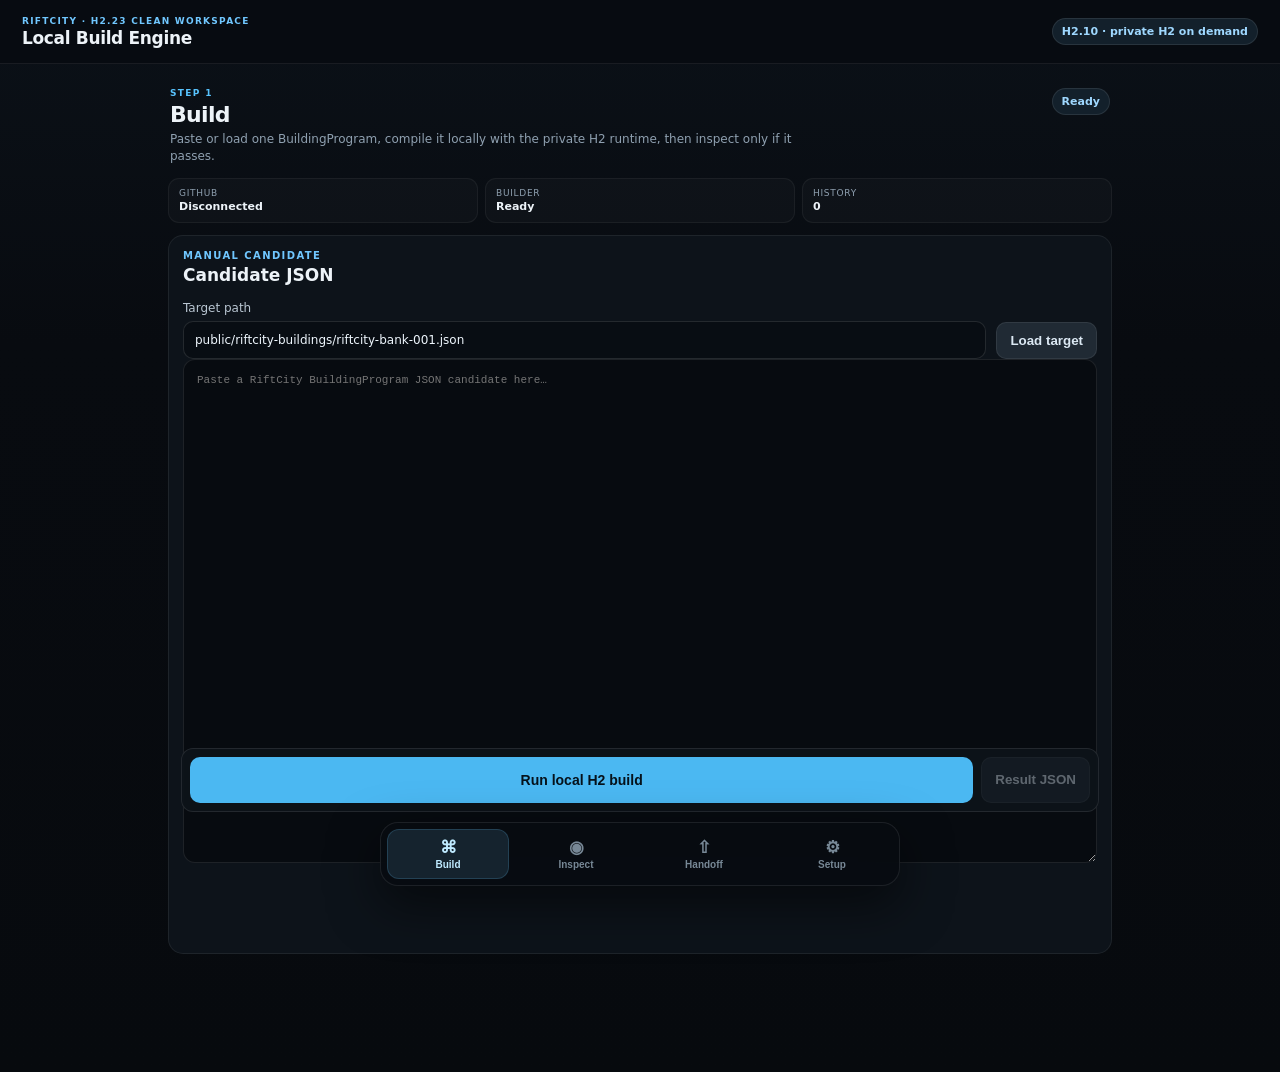
==== builder/index.html @ a4f89d76 "Cache bust clean workspace shell" ====
<!doctype html><html lang="en"><head><meta charset="utf-8"><meta name="viewport" content="width=device-width,initial-scale=1,viewport-fit=cover"><meta name="theme-color" content="#0c1015"><title>Rift Local Builder</title><link rel="manifest" href="./manifest.webmanifest"><link rel="stylesheet" href="./styles.css"><link rel="stylesheet" href="./clean-ui-v2.css?v=h2.23-1"></head><body>
<header class="topbar"><div><div class="eyebrow">RIFTCITY · H2.23 CLEAN WORKSPACE</div><h1>Local Build Engine</h1></div><div id="runtime-pill" class="pill">Browser compute</div></header>
<main class="clean-workspace">
<section class="workspace-panel active" data-panel="build"><div class="workspace-head"><div><div class="workspace-kicker">STEP 1</div><h2>Build</h2><p>Paste or load one BuildingProgram, compile it locally with the private H2 runtime, then inspect only if it passes.</p></div><span id="build-status" class="status neutral">Ready</span></div><div class="quick-strip"><div><span>GitHub</span><b id="quick-auth">Disconnected</b></div><div><span>Builder</span><b id="quick-build">Ready</b></div><div><span>History</span><b id="quick-history">0</b></div></div><div class="workspace-body"><section class="card manual-card"><div class="section-title"><div><div class="eyebrow">MANUAL CANDIDATE</div><h2>Candidate JSON</h2></div></div><div class="manual-tools"><label>Target path<input id="target-path" value="public/riftcity-buildings/riftcity-bank-001.json"></label><button id="load-target" class="secondary">Load target</button></div><textarea id="candidate-json" spellcheck="false" placeholder="Paste a RiftCity BuildingProgram JSON candidate here…"></textarea><div class="actions sticky-actions"><button id="run-build">Run local H2 build</button><button id="publish-result" class="secondary" disabled hidden>Publish result JSON</button><button id="download-result" class="secondary" disabled>Result JSON</button></div></section><section id="result-card" class="card result-shell hidden"><div class="section-title"><div><div class="eyebrow">LATEST RESULT</div><h2 id="result-title">Build result</h2></div><span id="result-status" class="status neutral">—</span></div><div id="stats" class="stats"></div><h3>H2 stages</h3><div id="stages" class="stages"></div><h3>Diagnostics</h3><div id="diagnostics" class="diagnostics"></div><div class="result-next"><button id="go-inspect">Continue to Inspect</button></div></section></div></section>
<section class="workspace-panel" data-panel="inspect"><div class="workspace-head"><div><div class="workspace-kicker">STEP 2</div><h2>Inspect</h2><p>Standard Visual Gate first, then adaptive Autonomous Visual QA. Both save only on this iPhone.</p></div></div><div class="workspace-body"><div class="module-label"><b>1 · Standard Visual Gate</b><span>6 local views</span></div><div id="visual-gate-slot" class="stage-slot"></div><div class="module-label"><b>2 · Autonomous Visual QA</b><span>adaptive coverage</span></div><div id="autonomous-slot" class="stage-slot"></div><div class="actions"><button id="go-handoff">Continue to Handoff</button></div></div></section>
<section class="workspace-panel" data-panel="handoff"><div class="workspace-head"><div><div class="workspace-kicker">STEP 3</div><h2>Handoff</h2><p>Package the candidate, H2 result, compiled semantics and every local screenshot into one file for AI review.</p></div></div><div class="workspace-body"><div class="handoff-note">Nothing in this manual inspection path needs to be pushed to the RiftCity queue. Export the ZIP and attach it directly in ChatGPT.</div><div id="handoff-slot" class="stage-slot"></div></div></section>
<section class="workspace-panel" data-panel="setup"><div class="workspace-head"><div><div class="workspace-kicker">SETUP</div><h2>Setup & advanced</h2><p>Connection, optional queued-worker controls and local history live here so they stay out of the build workflow.</p></div></div><div class="setup-stack"><details class="setup-compact" open><summary>GitHub connection <span id="auth-status" class="status neutral">Disconnected</span></summary><div class="setup-inner"><section class="card"><label>Fine-grained GitHub token<input id="github-token" type="password" autocomplete="off" autocapitalize="off" spellcheck="false" placeholder="github_pat_…"></label><label class="toggle"><input id="remember-token" type="checkbox" checked> Remember GitHub token on this iPhone</label><div class="repo-line"><span>Saved token</span><b id="token-storage-status">NOT SAVED</b></div><p class="hint">Used to read the current private RiftCity runtime from <b>ai-static-world-builder</b>. Manual screenshots and Autonomous QA stay local.</p><div class="actions"><button id="connect">Connect GitHub</button><button id="disconnect" class="secondary">Forget token</button></div><div class="repo-line"><span>Private source</span><b>Arctic403/RiftCityV1</b></div><div class="repo-line"><span>Source branch</span><b>ai-static-world-builder</b></div><div class="repo-line"><span>Visual storage</span><b>THIS IPHONE</b></div></section></div></details><details class="setup-compact"><summary>Optional queued worker <span id="queue-status" class="status neutral">Idle</span></summary><div class="setup-inner"><section class="card"><div class="queue-counts"><div><span>Waiting</span><b id="waiting-count">0</b></div><div><span>Completed</span><b id="completed-count">0</b></div><div><span>Local history</span><b id="history-count">0</b></div></div><label class="toggle"><input id="auto-poll" type="checkbox"> Poll private GitHub while this page is open</label><div class="actions"><button id="sync-jobs">Sync + process jobs</button><button id="refresh-history" class="secondary">Refresh history</button></div><p class="hint">Only for explicit queued jobs. The manual Build → Inspect → Handoff path does not use this for visual files.</p></section></div></details><details class="setup-compact"><summary>Candidate history</summary><div class="setup-inner"><section class="card"><div id="history" class="history"><p class="hint">No local candidates yet.</p></div></section></div></details></div></section>
</main>
<nav class="bottom-nav" aria-label="Builder workspace"><button class="nav-btn active" data-panel="build" aria-selected="true"><span class="nav-dot"></span><span class="nav-icon">⌘</span><span>Build</span></button><button class="nav-btn" data-panel="inspect" aria-selected="false"><span class="nav-dot"></span><span class="nav-icon">◉</span><span>Inspect</span></button><button class="nav-btn" data-panel="handoff" aria-selected="false"><span class="nav-dot"></span><span class="nav-icon">⇧</span><span>Handoff</span></button><button class="nav-btn" data-panel="setup" aria-selected="false"><span class="nav-dot"></span><span class="nav-icon">⚙</span><span>Setup</span></button></nav>
<dialog id="message-dialog"><h2 id="dialog-title">Rift Local Builder</h2><pre id="dialog-message"></pre><button id="dialog-close">Close</button></dialog>
<script src="./queue-write-coordinator.js?v=h2.20-cross-tab-1"></script><script type="module" src="./app.js?v=h2.16-persistent-auth-2"></script><script type="module" src="./local-inspector-local-loader.js?v=h2.22-1"></script><script type="module" src="./autonomous-visual-local-adaptive-loader.js?v=h2.22-1"></script><script type="module" src="./autonomous-visual-watchdog-local.js?v=h2.22-1"></script><script type="module" src="./local-handoff-export.js?v=h2.22-1"></script><script type="module" src="./clean-shell-v2.js?v=h2.23-2"></script></body></html>
---- builder/styles.css ----
:root{color-scheme:dark;font-family:Inter,ui-sans-serif,system-ui,-apple-system,BlinkMacSystemFont,"Segoe UI",sans-serif;background:#080b0f;color:#edf3f8}*{box-sizing:border-box}body{margin:0;min-height:100vh;background:radial-gradient(circle at 15% 0,#152233 0,#080b0f 42%);padding-bottom:max(28px,env(safe-area-inset-bottom))}.topbar{position:sticky;top:0;z-index:10;display:flex;align-items:center;justify-content:space-between;gap:16px;padding:max(14px,env(safe-area-inset-top)) 16px 12px;background:#080b0fe8;border-bottom:1px solid #ffffff14;backdrop-filter:blur(18px)}h1,h2,h3,p{margin-top:0}h1{font-size:20px;margin-bottom:0}h2{font-size:17px;margin-bottom:8px}h3{font-size:13px;margin:18px 0 8px;color:#a9b8c7;text-transform:uppercase;letter-spacing:.08em}.eyebrow{font-size:10px;font-weight:800;letter-spacing:.14em;color:#70c7ff;margin-bottom:4px}main{width:min(1120px,100%);margin:0 auto;padding:14px;display:grid;gap:14px}.card{background:#10161ddc;border:1px solid #ffffff12;border-radius:16px;padding:16px;box-shadow:0 12px 36px #0005}.hero{display:flex;justify-content:space-between;gap:20px;align-items:center}.hero p{max-width:700px;color:#aebdca;margin-bottom:0;line-height:1.5}.hero-stats,.queue-counts,.stats{display:grid;grid-template-columns:repeat(3,minmax(84px,1fr));gap:8px}.hero-stats div,.queue-counts div,.stat{background:#ffffff08;border:1px solid #ffffff0d;border-radius:12px;padding:10px}.hero-stats span,.queue-counts span,.stat span,.repo-line span{display:block;color:#8fa0b0;font-size:11px}.hero-stats b,.queue-counts b,.stat b{font-size:14px}.grid.two{display:grid;grid-template-columns:1fr 1fr;gap:14px}.section-title{display:flex;align-items:flex-start;justify-content:space-between;gap:12px}.pill,.status{border:1px solid #ffffff17;border-radius:999px;padding:6px 9px;font-size:11px;font-weight:800;white-space:nowrap}.status.pass{background:#163322;color:#83eca8;border-color:#4bd57955}.status.fail{background:#3d1b1d;color:#ff9a9f;border-color:#ff646955}.status.busy{background:#3a3216;color:#ffe085;border-color:#e8c74755}.status.neutral,.pill{background:#13202b;color:#9fd8ff}.hint{font-size:12px;line-height:1.45;color:#8fa0b0}label{display:grid;gap:6px;color:#b9c6d2;font-size:12px;margin:10px 0}input,textarea{width:100%;border:1px solid #ffffff1d;background:#090e13;color:#eef6fd;border-radius:10px;padding:11px;font:inherit;outline:none}textarea{min-height:330px;resize:vertical;font-family:"SFMono-Regular",Consolas,monospace;font-size:11px;line-height:1.45}.actions{display:flex;flex-wrap:wrap;gap:8px;margin-top:10px}button{border:0;border-radius:10px;background:#4bb8f2;color:#06121b;font-weight:850;padding:10px 13px;cursor:pointer;touch-action:manipulation}button.secondary{background:#202a34;color:#dbe8f3;border:1px solid #ffffff13}button:disabled{opacity:.4}.hidden{display:none!important}.repo-line{display:flex;justify-content:space-between;gap:10px;border-top:1px solid #ffffff0d;padding-top:9px;margin-top:9px;font-size:12px}.manual-tools{display:grid;grid-template-columns:1fr auto;gap:10px;align-items:end}.manual-tools label{margin:0}.toggle{display:flex;grid-template-columns:auto 1fr;align-items:center;gap:9px;margin:14px 0}.toggle input{width:18px;height:18px}.stages{display:grid;grid-template-columns:repeat(auto-fit,minmax(160px,1fr));gap:8px}.stage{border:1px solid #ffffff10;border-radius:11px;padding:10px;background:#0b1117}.stage b{display:block;font-size:12px;margin-bottom:6px}.stage small{color:#8fa0b0}.stage.pass,.stage.soft-pass{border-color:#50d47a44}.stage.fail{border-color:#ff686b55}.diagnostics{display:grid;gap:7px}.diag{border-left:3px solid #6f8191;background:#0b1117;border-radius:8px;padding:9px 10px;font-size:12px;line-height:1.4}.diag.error{border-color:#ff6268}.diag.warning{border-color:#f0c84b}.diag.notice{border-color:#6dc9ff}.history{display:grid;gap:8px}.history-row{display:grid;grid-template-columns:1fr auto;gap:12px;align-items:center;padding:10px;border-radius:10px;background:#0a1015;border:1px solid #ffffff0d}.history-row b{display:block;font-size:12px}.history-row span{font-size:11px;color:#8999a8}.stats{grid-template-columns:repeat(auto-fit,minmax(130px,1fr))}.sticky-actions{position:sticky;bottom:max(8px,env(safe-area-inset-bottom));background:#10161df2;padding:10px;border-radius:12px;border:1px solid #ffffff12;backdrop-filter:blur(14px)}code{font-family:"SFMono-Regular",Consolas,monospace;color:#b6e5ff}dialog{width:min(640px,calc(100% - 28px));border:1px solid #ffffff20;background:#10161d;color:#eef5fb;border-radius:14px;padding:16px}dialog::backdrop{background:#000a}dialog pre{white-space:pre-wrap;word-break:break-word;max-height:55vh;overflow:auto;color:#b8c5d1;font-size:12px}@media(max-width:760px){.grid.two{grid-template-columns:1fr}.hero{display:grid}.hero-stats{grid-template-columns:repeat(3,1fr)}.manual-tools{grid-template-columns:1fr}.card{padding:14px}textarea{min-height:280px}}
---- builder/clean-ui-v2.css ----
:root{--bg:#080b10;--panel:#0d131a;--panel2:#111923;--line:#ffffff12;--muted:#8fa0b0;--text:#eef5fb;--accent:#58c4ff;--good:#83eca8;--bad:#ff9a9f;--warn:#ffe085;--nav-h:72px}html,body{min-height:100%;background:var(--bg)}body{padding-bottom:calc(var(--nav-h) + env(safe-area-inset-bottom));background:linear-gradient(180deg,#0b1118 0,#080b10 32%,#070a0e 100%);overflow-x:hidden}.topbar{height:auto;min-height:64px;padding:max(10px,env(safe-area-inset-top)) 14px 10px;background:#080c11f2;border-bottom:1px solid var(--line);box-shadow:none}.topbar h1{font-size:17px;letter-spacing:-.02em}.topbar .eyebrow{font-size:9px;margin-bottom:2px}.topbar .pill{max-width:48vw;overflow:hidden;text-overflow:ellipsis}main.clean-workspace{display:block;width:min(980px,100%);padding:0 12px 18px;margin:0 auto}.workspace-panel{display:none;animation:panelIn .16s ease}.workspace-panel.active{display:block}.workspace-head{display:flex;align-items:flex-start;justify-content:space-between;gap:12px;padding:18px 2px 12px}.workspace-head h2{font-size:22px;margin:0 0 4px;letter-spacing:-.03em}.workspace-head p{font-size:12px;color:var(--muted);line-height:1.45;margin:0;max-width:650px}.workspace-kicker{font-size:9px;font-weight:900;letter-spacing:.15em;color:var(--accent);text-transform:uppercase;margin-bottom:4px}.workspace-body{display:grid;gap:12px}.clean-workspace .card{margin:0;background:var(--panel);border:1px solid var(--line);border-radius:15px;padding:14px;box-shadow:none}.clean-workspace .card.hero{display:none}.clean-workspace .grid.two{display:grid;grid-template-columns:1fr;gap:12px}.clean-workspace textarea{min-height:46vh;max-height:68vh;border-radius:12px;background:#070b10;border-color:#ffffff18;font-size:11px;padding:13px}.clean-workspace input,.clean-workspace select{background:#080d13}.manual-card .section-title{margin-bottom:8px}.manual-card .hint{margin-bottom:10px}.manual-card .sticky-actions{position:sticky;bottom:calc(var(--nav-h) + env(safe-area-inset-bottom) + 8px);z-index:6;background:#0d131af2;border:1px solid #ffffff18;padding:8px;margin:10px -2px -2px;backdrop-filter:blur(18px)}.manual-card #run-build{flex:1;min-height:46px;font-size:14px}.manual-card #download-result{min-height:46px}.manual-card #publish-result{display:none!important}.result-shell{border-color:#ffffff17!important}.result-shell.hidden{display:none!important}.result-shell .stats{grid-template-columns:repeat(3,minmax(0,1fr));gap:7px}.result-shell .stat{padding:9px}.result-shell .stat span{font-size:9px}.result-shell .stat b{font-size:12px}.result-shell .stages{grid-template-columns:repeat(2,minmax(0,1fr));gap:7px}.result-shell .stage{padding:9px}.result-next{display:flex;gap:8px;margin-top:12px}.result-next button{flex:1;min-height:42px}.stage-slot{display:grid;gap:12px;min-height:48px}.stage-slot:empty::before{content:'Loading module…';display:block;padding:18px;border:1px dashed #ffffff18;border-radius:14px;color:#6f8191;font-size:12px;text-align:center}.stage-slot>.card{width:100%}.stage-slot .hint{font-size:11px}.stage-slot .actions button{min-height:42px}.inspect-card .inspect-row{grid-template-columns:1fr!important}.inspect-card .inspect-row button{width:100%;min-height:44px}#autonomous-visual-card .actions button,#handoff-card #handoff-export{width:100%;min-height:44px}.module-label{display:flex;align-items:center;justify-content:space-between;gap:10px;margin:4px 2px -4px}.module-label b{font-size:12px}.module-label span{font-size:10px;color:var(--muted)}.setup-stack{display:grid;gap:10px}.setup-compact{background:var(--panel);border:1px solid var(--line);border-radius:15px;overflow:hidden}.setup-compact>summary{list-style:none;cursor:pointer;padding:14px;display:flex;align-items:center;justify-content:space-between;gap:12px;font-weight:800;font-size:13px;touch-action:manipulation}.setup-compact>summary::-webkit-details-marker{display:none}.setup-compact>summary::after{content:'+';width:28px;height:28px;display:grid;place-items:center;border-radius:9px;background:#ffffff08;color:#aebdca;font-size:18px}.setup-compact[open]>summary::after{content:'−'}.setup-inner{padding:0 14px 14px;border-top:1px solid var(--line)}.setup-inner .card{padding:0;border:0;background:transparent;border-radius:0}.setup-inner .repo-line:last-child{margin-bottom:0}.history{max-height:48vh;overflow:auto}.history-row{grid-template-columns:minmax(0,1fr) auto}.history-row b{overflow:hidden;text-overflow:ellipsis;white-space:nowrap}.bottom-nav{position:fixed;left:0;right:0;bottom:0;z-index:80;height:calc(var(--nav-h) + env(safe-area-inset-bottom));padding:7px 8px max(7px,env(safe-area-inset-bottom));display:grid;grid-template-columns:repeat(4,1fr);gap:6px;background:#080c11f3;border-top:1px solid #ffffff16;backdrop-filter:blur(22px)}.nav-btn{position:relative;display:grid;place-items:center;align-content:center;gap:3px;min-width:0;border-radius:12px;padding:7px 4px;background:transparent;color:#778896;border:1px solid transparent;font-size:10px;font-weight:800}.nav-btn .nav-icon{font-size:17px;line-height:1}.nav-btn.active{background:#15232e;color:#bfeaff;border-color:#65c8ff2e}.nav-dot{position:absolute;top:7px;right:calc(50% - 18px);width:7px;height:7px;border-radius:99px;background:transparent}.nav-dot.ready{background:var(--good);box-shadow:0 0 0 2px #0b1118}.nav-dot.fail{background:var(--bad);box-shadow:0 0 0 2px #0b1118}.quick-strip{display:grid;grid-template-columns:repeat(3,1fr);gap:7px;margin:0 0 12px}.quick-strip div{padding:9px 10px;border-radius:11px;background:#ffffff06;border:1px solid #ffffff0d}.quick-strip span{display:block;font-size:9px;color:var(--muted);text-transform:uppercase;letter-spacing:.08em}.quick-strip b{display:block;margin-top:2px;font-size:11px;overflow:hidden;text-overflow:ellipsis;white-space:nowrap}.handoff-note{padding:11px 12px;border-radius:12px;background:#10231a;border:1px solid #4bd5792a;color:#a9e8be;font-size:11px;line-height:1.45}.clean-workspace dialog{z-index:200}.clean-workspace button{touch-action:manipulation}.clean-workspace button:active,.nav-btn:active{transform:scale(.985)}@keyframes panelIn{from{opacity:0;transform:translateY(4px)}to{opacity:1;transform:none}}@media(min-width:760px){body{padding-bottom:88px}.topbar{padding-left:22px;padding-right:22px}main.clean-workspace{padding:0 18px 30px}.workspace-head{padding-top:24px}.workspace-body.two-col{grid-template-columns:minmax(0,1.35fr) minmax(300px,.65fr);align-items:start}.clean-workspace textarea{min-height:56vh}.result-shell .stages{grid-template-columns:repeat(3,minmax(0,1fr))}.bottom-nav{left:50%;right:auto;transform:translateX(-50%);bottom:14px;width:min(520px,calc(100% - 28px));height:64px;padding:6px;border:1px solid #ffffff16;border-radius:18px;box-shadow:0 18px 50px #0008}.manual-card .sticky-actions{bottom:88px}}
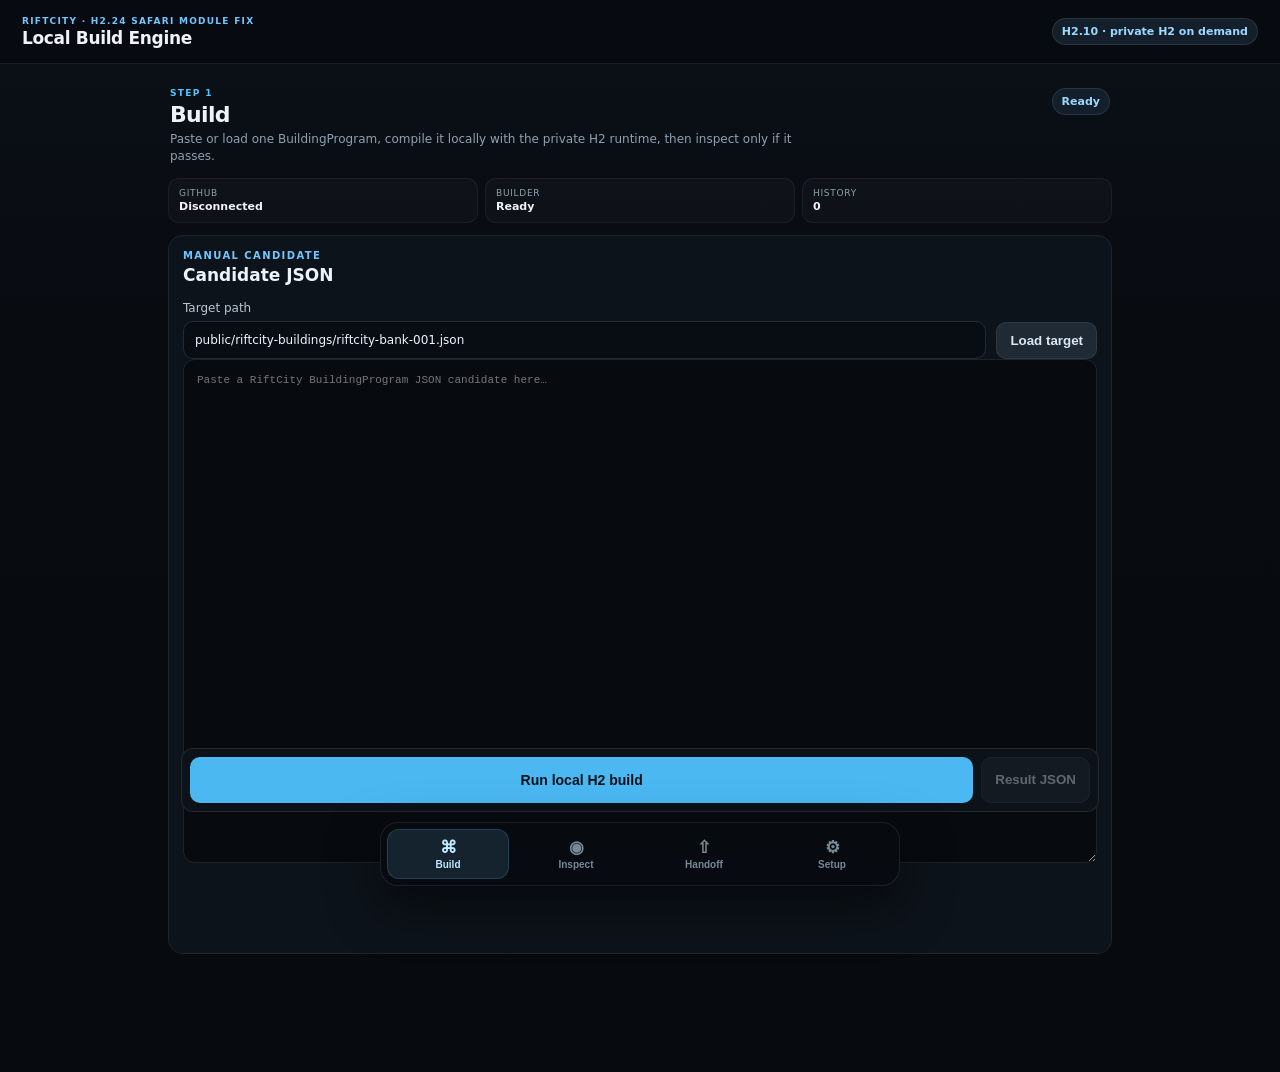
==== commit 3da6139e: "Load Safari-safe local visual modules" ====
--- a/builder/index.html
+++ b/builder/index.html
@@ -1,5 +1,5 @@
 <!doctype html><html lang="en"><head><meta charset="utf-8"><meta name="viewport" content="width=device-width,initial-scale=1,viewport-fit=cover"><meta name="theme-color" content="#0c1015"><title>Rift Local Builder</title><link rel="manifest" href="./manifest.webmanifest"><link rel="stylesheet" href="./styles.css"><link rel="stylesheet" href="./clean-ui-v2.css?v=h2.23-1"></head><body>
-<header class="topbar"><div><div class="eyebrow">RIFTCITY · H2.23 CLEAN WORKSPACE</div><h1>Local Build Engine</h1></div><div id="runtime-pill" class="pill">Browser compute</div></header>
+<header class="topbar"><div><div class="eyebrow">RIFTCITY · H2.24 SAFARI MODULE FIX</div><h1>Local Build Engine</h1></div><div id="runtime-pill" class="pill">Browser compute</div></header>
 <main class="clean-workspace">
 <section class="workspace-panel active" data-panel="build"><div class="workspace-head"><div><div class="workspace-kicker">STEP 1</div><h2>Build</h2><p>Paste or load one BuildingProgram, compile it locally with the private H2 runtime, then inspect only if it passes.</p></div><span id="build-status" class="status neutral">Ready</span></div><div class="quick-strip"><div><span>GitHub</span><b id="quick-auth">Disconnected</b></div><div><span>Builder</span><b id="quick-build">Ready</b></div><div><span>History</span><b id="quick-history">0</b></div></div><div class="workspace-body"><section class="card manual-card"><div class="section-title"><div><div class="eyebrow">MANUAL CANDIDATE</div><h2>Candidate JSON</h2></div></div><div class="manual-tools"><label>Target path<input id="target-path" value="public/riftcity-buildings/riftcity-bank-001.json"></label><button id="load-target" class="secondary">Load target</button></div><textarea id="candidate-json" spellcheck="false" placeholder="Paste a RiftCity BuildingProgram JSON candidate here…"></textarea><div class="actions sticky-actions"><button id="run-build">Run local H2 build</button><button id="publish-result" class="secondary" disabled hidden>Publish result JSON</button><button id="download-result" class="secondary" disabled>Result JSON</button></div></section><section id="result-card" class="card result-shell hidden"><div class="section-title"><div><div class="eyebrow">LATEST RESULT</div><h2 id="result-title">Build result</h2></div><span id="result-status" class="status neutral">—</span></div><div id="stats" class="stats"></div><h3>H2 stages</h3><div id="stages" class="stages"></div><h3>Diagnostics</h3><div id="diagnostics" class="diagnostics"></div><div class="result-next"><button id="go-inspect">Continue to Inspect</button></div></section></div></section>
 <section class="workspace-panel" data-panel="inspect"><div class="workspace-head"><div><div class="workspace-kicker">STEP 2</div><h2>Inspect</h2><p>Standard Visual Gate first, then adaptive Autonomous Visual QA. Both save only on this iPhone.</p></div></div><div class="workspace-body"><div class="module-label"><b>1 · Standard Visual Gate</b><span>6 local views</span></div><div id="visual-gate-slot" class="stage-slot"></div><div class="module-label"><b>2 · Autonomous Visual QA</b><span>adaptive coverage</span></div><div id="autonomous-slot" class="stage-slot"></div><div class="actions"><button id="go-handoff">Continue to Handoff</button></div></div></section>
@@ -8,4 +8,4 @@
 </main>
 <nav class="bottom-nav" aria-label="Builder workspace"><button class="nav-btn active" data-panel="build" aria-selected="true"><span class="nav-dot"></span><span class="nav-icon">⌘</span><span>Build</span></button><button class="nav-btn" data-panel="inspect" aria-selected="false"><span class="nav-dot"></span><span class="nav-icon">◉</span><span>Inspect</span></button><button class="nav-btn" data-panel="handoff" aria-selected="false"><span class="nav-dot"></span><span class="nav-icon">⇧</span><span>Handoff</span></button><button class="nav-btn" data-panel="setup" aria-selected="false"><span class="nav-dot"></span><span class="nav-icon">⚙</span><span>Setup</span></button></nav>
 <dialog id="message-dialog"><h2 id="dialog-title">Rift Local Builder</h2><pre id="dialog-message"></pre><button id="dialog-close">Close</button></dialog>
-<script src="./queue-write-coordinator.js?v=h2.20-cross-tab-1"></script><script type="module" src="./app.js?v=h2.16-persistent-auth-2"></script><script type="module" src="./local-inspector-local-loader.js?v=h2.22-1"></script><script type="module" src="./autonomous-visual-local-adaptive-loader.js?v=h2.22-1"></script><script type="module" src="./autonomous-visual-watchdog-local.js?v=h2.22-1"></script><script type="module" src="./local-handoff-export.js?v=h2.22-1"></script><script type="module" src="./clean-shell-v2.js?v=h2.23-2"></script></body></html>
+<script src="./queue-write-coordinator.js?v=h2.20-cross-tab-1"></script><script type="module" src="./app.js?v=h2.16-persistent-auth-2"></script><script type="module" src="./safari-safe-local-modules.js?v=h2.24-1"></script><script type="module" src="./autonomous-visual-watchdog-local.js?v=h2.22-1"></script><script type="module" src="./local-handoff-export.js?v=h2.22-1"></script><script type="module" src="./clean-shell-v2.js?v=h2.23-2"></script></body></html>
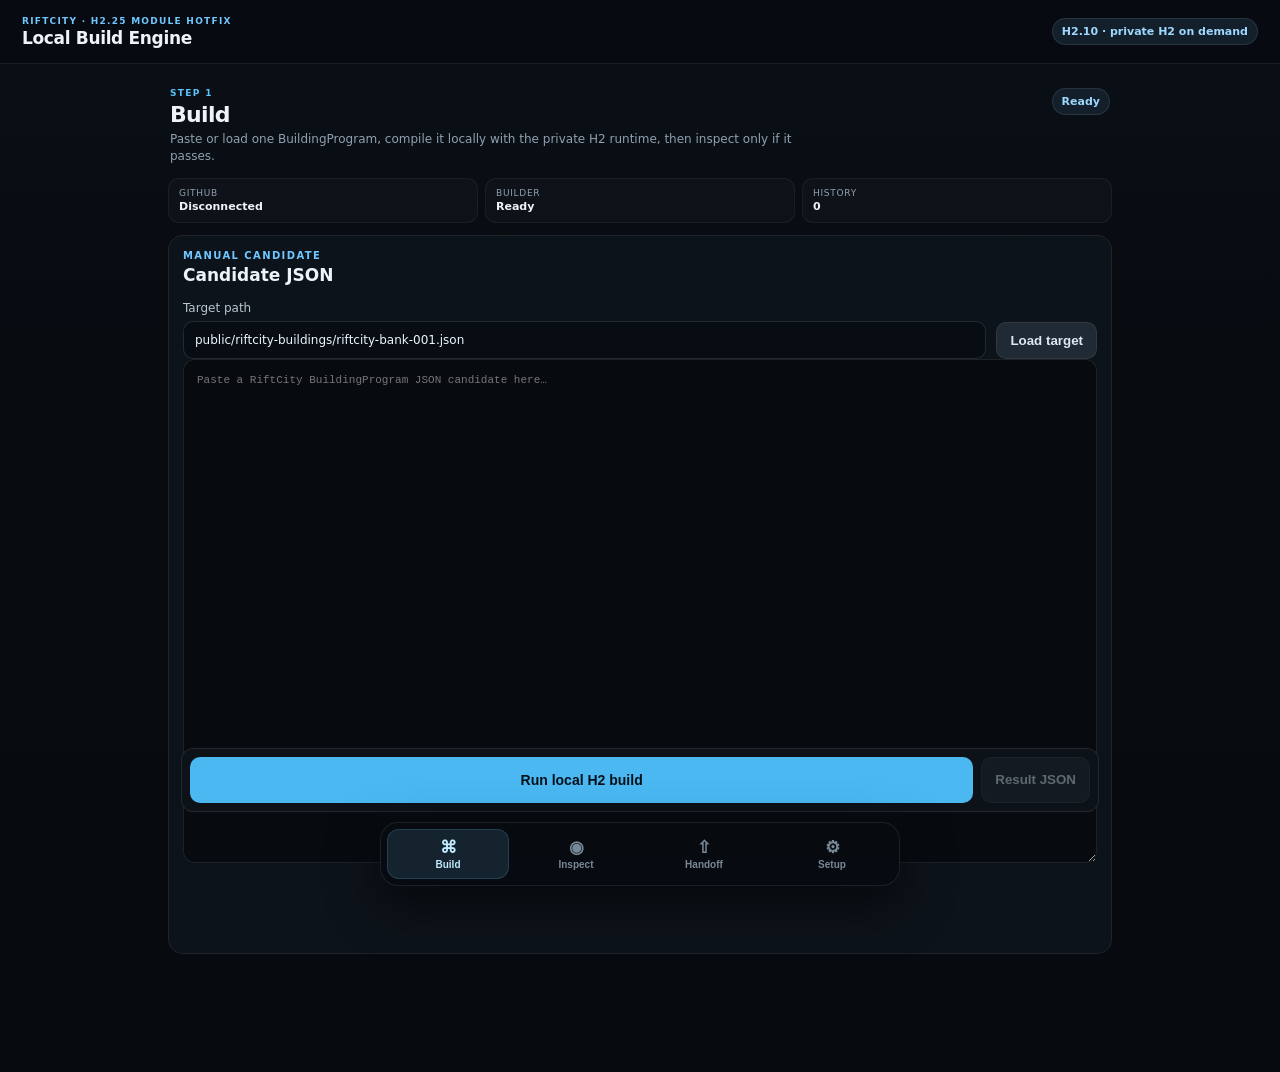
==== commit 574be434: "Ship H2.25 visual module interpolation fix" ====
--- a/builder/index.html
+++ b/builder/index.html
@@ -1,5 +1,5 @@
 <!doctype html><html lang="en"><head><meta charset="utf-8"><meta name="viewport" content="width=device-width,initial-scale=1,viewport-fit=cover"><meta name="theme-color" content="#0c1015"><title>Rift Local Builder</title><link rel="manifest" href="./manifest.webmanifest"><link rel="stylesheet" href="./styles.css"><link rel="stylesheet" href="./clean-ui-v2.css?v=h2.23-1"></head><body>
-<header class="topbar"><div><div class="eyebrow">RIFTCITY · H2.24 SAFARI MODULE FIX</div><h1>Local Build Engine</h1></div><div id="runtime-pill" class="pill">Browser compute</div></header>
+<header class="topbar"><div><div class="eyebrow">RIFTCITY · H2.25 MODULE HOTFIX</div><h1>Local Build Engine</h1></div><div id="runtime-pill" class="pill">Browser compute</div></header>
 <main class="clean-workspace">
 <section class="workspace-panel active" data-panel="build"><div class="workspace-head"><div><div class="workspace-kicker">STEP 1</div><h2>Build</h2><p>Paste or load one BuildingProgram, compile it locally with the private H2 runtime, then inspect only if it passes.</p></div><span id="build-status" class="status neutral">Ready</span></div><div class="quick-strip"><div><span>GitHub</span><b id="quick-auth">Disconnected</b></div><div><span>Builder</span><b id="quick-build">Ready</b></div><div><span>History</span><b id="quick-history">0</b></div></div><div class="workspace-body"><section class="card manual-card"><div class="section-title"><div><div class="eyebrow">MANUAL CANDIDATE</div><h2>Candidate JSON</h2></div></div><div class="manual-tools"><label>Target path<input id="target-path" value="public/riftcity-buildings/riftcity-bank-001.json"></label><button id="load-target" class="secondary">Load target</button></div><textarea id="candidate-json" spellcheck="false" placeholder="Paste a RiftCity BuildingProgram JSON candidate here…"></textarea><div class="actions sticky-actions"><button id="run-build">Run local H2 build</button><button id="publish-result" class="secondary" disabled hidden>Publish result JSON</button><button id="download-result" class="secondary" disabled>Result JSON</button></div></section><section id="result-card" class="card result-shell hidden"><div class="section-title"><div><div class="eyebrow">LATEST RESULT</div><h2 id="result-title">Build result</h2></div><span id="result-status" class="status neutral">—</span></div><div id="stats" class="stats"></div><h3>H2 stages</h3><div id="stages" class="stages"></div><h3>Diagnostics</h3><div id="diagnostics" class="diagnostics"></div><div class="result-next"><button id="go-inspect">Continue to Inspect</button></div></section></div></section>
 <section class="workspace-panel" data-panel="inspect"><div class="workspace-head"><div><div class="workspace-kicker">STEP 2</div><h2>Inspect</h2><p>Standard Visual Gate first, then adaptive Autonomous Visual QA. Both save only on this iPhone.</p></div></div><div class="workspace-body"><div class="module-label"><b>1 · Standard Visual Gate</b><span>6 local views</span></div><div id="visual-gate-slot" class="stage-slot"></div><div class="module-label"><b>2 · Autonomous Visual QA</b><span>adaptive coverage</span></div><div id="autonomous-slot" class="stage-slot"></div><div class="actions"><button id="go-handoff">Continue to Handoff</button></div></div></section>
@@ -8,4 +8,4 @@
 </main>
 <nav class="bottom-nav" aria-label="Builder workspace"><button class="nav-btn active" data-panel="build" aria-selected="true"><span class="nav-dot"></span><span class="nav-icon">⌘</span><span>Build</span></button><button class="nav-btn" data-panel="inspect" aria-selected="false"><span class="nav-dot"></span><span class="nav-icon">◉</span><span>Inspect</span></button><button class="nav-btn" data-panel="handoff" aria-selected="false"><span class="nav-dot"></span><span class="nav-icon">⇧</span><span>Handoff</span></button><button class="nav-btn" data-panel="setup" aria-selected="false"><span class="nav-dot"></span><span class="nav-icon">⚙</span><span>Setup</span></button></nav>
 <dialog id="message-dialog"><h2 id="dialog-title">Rift Local Builder</h2><pre id="dialog-message"></pre><button id="dialog-close">Close</button></dialog>
-<script src="./queue-write-coordinator.js?v=h2.20-cross-tab-1"></script><script type="module" src="./app.js?v=h2.16-persistent-auth-2"></script><script type="module" src="./safari-safe-local-modules.js?v=h2.24-1"></script><script type="module" src="./autonomous-visual-watchdog-local.js?v=h2.22-1"></script><script type="module" src="./local-handoff-export.js?v=h2.22-1"></script><script type="module" src="./clean-shell-v2.js?v=h2.23-2"></script></body></html>
+<script src="./queue-write-coordinator.js?v=h2.20-cross-tab-1"></script><script type="module" src="./app.js?v=h2.16-persistent-auth-2"></script><script type="module" src="./safari-safe-local-modules.js?v=h2.25-1"></script><script type="module" src="./autonomous-visual-watchdog-local.js?v=h2.22-1"></script><script type="module" src="./local-handoff-export.js?v=h2.22-1"></script><script type="module" src="./clean-shell-v2.js?v=h2.23-2"></script></body></html>
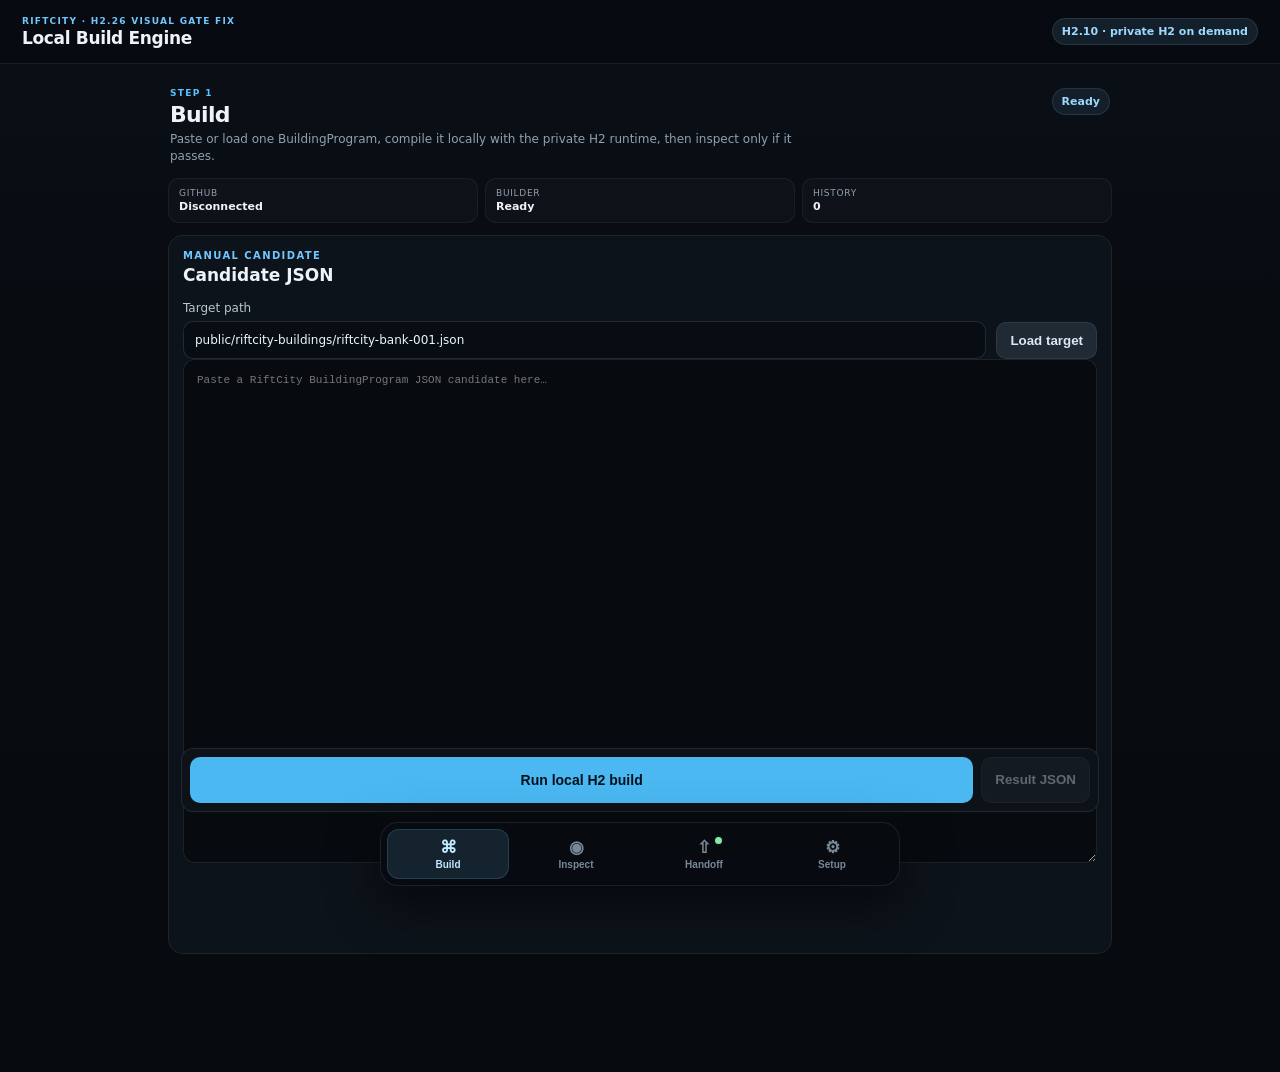
==== commit b8283553: "Ship H2.26 Standard Visual Gate fix" ====
--- a/builder/index.html
+++ b/builder/index.html
@@ -1,5 +1,5 @@
 <!doctype html><html lang="en"><head><meta charset="utf-8"><meta name="viewport" content="width=device-width,initial-scale=1,viewport-fit=cover"><meta name="theme-color" content="#0c1015"><title>Rift Local Builder</title><link rel="manifest" href="./manifest.webmanifest"><link rel="stylesheet" href="./styles.css"><link rel="stylesheet" href="./clean-ui-v2.css?v=h2.23-1"></head><body>
-<header class="topbar"><div><div class="eyebrow">RIFTCITY · H2.25 MODULE HOTFIX</div><h1>Local Build Engine</h1></div><div id="runtime-pill" class="pill">Browser compute</div></header>
+<header class="topbar"><div><div class="eyebrow">RIFTCITY · H2.26 VISUAL GATE FIX</div><h1>Local Build Engine</h1></div><div id="runtime-pill" class="pill">Browser compute</div></header>
 <main class="clean-workspace">
 <section class="workspace-panel active" data-panel="build"><div class="workspace-head"><div><div class="workspace-kicker">STEP 1</div><h2>Build</h2><p>Paste or load one BuildingProgram, compile it locally with the private H2 runtime, then inspect only if it passes.</p></div><span id="build-status" class="status neutral">Ready</span></div><div class="quick-strip"><div><span>GitHub</span><b id="quick-auth">Disconnected</b></div><div><span>Builder</span><b id="quick-build">Ready</b></div><div><span>History</span><b id="quick-history">0</b></div></div><div class="workspace-body"><section class="card manual-card"><div class="section-title"><div><div class="eyebrow">MANUAL CANDIDATE</div><h2>Candidate JSON</h2></div></div><div class="manual-tools"><label>Target path<input id="target-path" value="public/riftcity-buildings/riftcity-bank-001.json"></label><button id="load-target" class="secondary">Load target</button></div><textarea id="candidate-json" spellcheck="false" placeholder="Paste a RiftCity BuildingProgram JSON candidate here…"></textarea><div class="actions sticky-actions"><button id="run-build">Run local H2 build</button><button id="publish-result" class="secondary" disabled hidden>Publish result JSON</button><button id="download-result" class="secondary" disabled>Result JSON</button></div></section><section id="result-card" class="card result-shell hidden"><div class="section-title"><div><div class="eyebrow">LATEST RESULT</div><h2 id="result-title">Build result</h2></div><span id="result-status" class="status neutral">—</span></div><div id="stats" class="stats"></div><h3>H2 stages</h3><div id="stages" class="stages"></div><h3>Diagnostics</h3><div id="diagnostics" class="diagnostics"></div><div class="result-next"><button id="go-inspect">Continue to Inspect</button></div></section></div></section>
 <section class="workspace-panel" data-panel="inspect"><div class="workspace-head"><div><div class="workspace-kicker">STEP 2</div><h2>Inspect</h2><p>Standard Visual Gate first, then adaptive Autonomous Visual QA. Both save only on this iPhone.</p></div></div><div class="workspace-body"><div class="module-label"><b>1 · Standard Visual Gate</b><span>6 local views</span></div><div id="visual-gate-slot" class="stage-slot"></div><div class="module-label"><b>2 · Autonomous Visual QA</b><span>adaptive coverage</span></div><div id="autonomous-slot" class="stage-slot"></div><div class="actions"><button id="go-handoff">Continue to Handoff</button></div></div></section>
@@ -8,4 +8,4 @@
 </main>
 <nav class="bottom-nav" aria-label="Builder workspace"><button class="nav-btn active" data-panel="build" aria-selected="true"><span class="nav-dot"></span><span class="nav-icon">⌘</span><span>Build</span></button><button class="nav-btn" data-panel="inspect" aria-selected="false"><span class="nav-dot"></span><span class="nav-icon">◉</span><span>Inspect</span></button><button class="nav-btn" data-panel="handoff" aria-selected="false"><span class="nav-dot"></span><span class="nav-icon">⇧</span><span>Handoff</span></button><button class="nav-btn" data-panel="setup" aria-selected="false"><span class="nav-dot"></span><span class="nav-icon">⚙</span><span>Setup</span></button></nav>
 <dialog id="message-dialog"><h2 id="dialog-title">Rift Local Builder</h2><pre id="dialog-message"></pre><button id="dialog-close">Close</button></dialog>
-<script src="./queue-write-coordinator.js?v=h2.20-cross-tab-1"></script><script type="module" src="./app.js?v=h2.16-persistent-auth-2"></script><script type="module" src="./safari-safe-local-modules.js?v=h2.25-1"></script><script type="module" src="./autonomous-visual-watchdog-local.js?v=h2.22-1"></script><script type="module" src="./local-handoff-export.js?v=h2.22-1"></script><script type="module" src="./clean-shell-v2.js?v=h2.23-2"></script></body></html>
+<script src="./queue-write-coordinator.js?v=h2.20-cross-tab-1"></script><script type="module" src="./app.js?v=h2.16-persistent-auth-2"></script><script type="module" src="./safari-safe-local-modules.js?v=h2.26-1"></script><script type="module" src="./autonomous-visual-watchdog-local.js?v=h2.22-1"></script><script type="module" src="./local-handoff-export.js?v=h2.22-1"></script><script type="module" src="./clean-shell-v2.js?v=h2.23-2"></script></body></html>
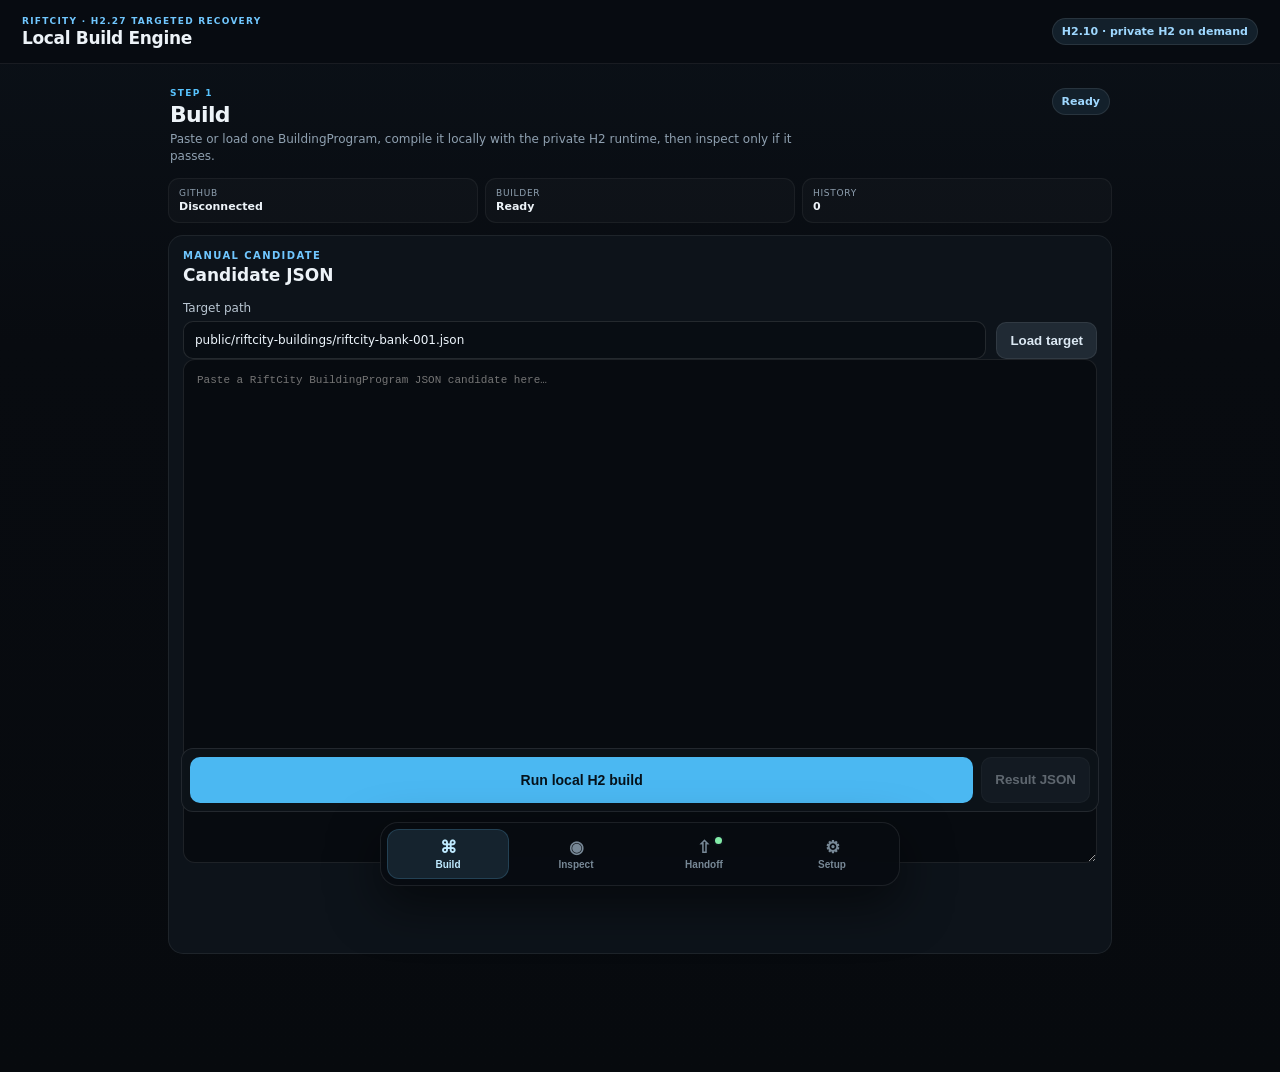
==== commit 854287a1: "Ship H2.27 targeted autonomous recovery" ====
--- a/builder/index.html
+++ b/builder/index.html
@@ -1,11 +1,11 @@
 <!doctype html><html lang="en"><head><meta charset="utf-8"><meta name="viewport" content="width=device-width,initial-scale=1,viewport-fit=cover"><meta name="theme-color" content="#0c1015"><title>Rift Local Builder</title><link rel="manifest" href="./manifest.webmanifest"><link rel="stylesheet" href="./styles.css"><link rel="stylesheet" href="./clean-ui-v2.css?v=h2.23-1"></head><body>
-<header class="topbar"><div><div class="eyebrow">RIFTCITY · H2.26 VISUAL GATE FIX</div><h1>Local Build Engine</h1></div><div id="runtime-pill" class="pill">Browser compute</div></header>
+<header class="topbar"><div><div class="eyebrow">RIFTCITY · H2.27 TARGETED RECOVERY</div><h1>Local Build Engine</h1></div><div id="runtime-pill" class="pill">Browser compute</div></header>
 <main class="clean-workspace">
 <section class="workspace-panel active" data-panel="build"><div class="workspace-head"><div><div class="workspace-kicker">STEP 1</div><h2>Build</h2><p>Paste or load one BuildingProgram, compile it locally with the private H2 runtime, then inspect only if it passes.</p></div><span id="build-status" class="status neutral">Ready</span></div><div class="quick-strip"><div><span>GitHub</span><b id="quick-auth">Disconnected</b></div><div><span>Builder</span><b id="quick-build">Ready</b></div><div><span>History</span><b id="quick-history">0</b></div></div><div class="workspace-body"><section class="card manual-card"><div class="section-title"><div><div class="eyebrow">MANUAL CANDIDATE</div><h2>Candidate JSON</h2></div></div><div class="manual-tools"><label>Target path<input id="target-path" value="public/riftcity-buildings/riftcity-bank-001.json"></label><button id="load-target" class="secondary">Load target</button></div><textarea id="candidate-json" spellcheck="false" placeholder="Paste a RiftCity BuildingProgram JSON candidate here…"></textarea><div class="actions sticky-actions"><button id="run-build">Run local H2 build</button><button id="publish-result" class="secondary" disabled hidden>Publish result JSON</button><button id="download-result" class="secondary" disabled>Result JSON</button></div></section><section id="result-card" class="card result-shell hidden"><div class="section-title"><div><div class="eyebrow">LATEST RESULT</div><h2 id="result-title">Build result</h2></div><span id="result-status" class="status neutral">—</span></div><div id="stats" class="stats"></div><h3>H2 stages</h3><div id="stages" class="stages"></div><h3>Diagnostics</h3><div id="diagnostics" class="diagnostics"></div><div class="result-next"><button id="go-inspect">Continue to Inspect</button></div></section></div></section>
-<section class="workspace-panel" data-panel="inspect"><div class="workspace-head"><div><div class="workspace-kicker">STEP 2</div><h2>Inspect</h2><p>Standard Visual Gate first, then adaptive Autonomous Visual QA. Both save only on this iPhone.</p></div></div><div class="workspace-body"><div class="module-label"><b>1 · Standard Visual Gate</b><span>6 local views</span></div><div id="visual-gate-slot" class="stage-slot"></div><div class="module-label"><b>2 · Autonomous Visual QA</b><span>adaptive coverage</span></div><div id="autonomous-slot" class="stage-slot"></div><div class="actions"><button id="go-handoff">Continue to Handoff</button></div></div></section>
+<section class="workspace-panel" data-panel="inspect"><div class="workspace-head"><div><div class="workspace-kicker">STEP 2</div><h2>Inspect</h2><p>Standard Visual Gate first, then adaptive Autonomous Visual QA. Both save only on this iPhone.</p></div></div><div class="workspace-body"><div class="module-label"><b>1 · Standard Visual Gate</b><span>6 local views</span></div><div id="visual-gate-slot" class="stage-slot"></div><div class="module-label"><b>2 · Autonomous Visual QA</b><span>targeted recovery</span></div><div id="autonomous-slot" class="stage-slot"></div><div class="actions"><button id="go-handoff">Continue to Handoff</button></div></div></section>
 <section class="workspace-panel" data-panel="handoff"><div class="workspace-head"><div><div class="workspace-kicker">STEP 3</div><h2>Handoff</h2><p>Package the candidate, H2 result, compiled semantics and every local screenshot into one file for AI review.</p></div></div><div class="workspace-body"><div class="handoff-note">Nothing in this manual inspection path needs to be pushed to the RiftCity queue. Export the ZIP and attach it directly in ChatGPT.</div><div id="handoff-slot" class="stage-slot"></div></div></section>
 <section class="workspace-panel" data-panel="setup"><div class="workspace-head"><div><div class="workspace-kicker">SETUP</div><h2>Setup & advanced</h2><p>Connection, optional queued-worker controls and local history live here so they stay out of the build workflow.</p></div></div><div class="setup-stack"><details class="setup-compact" open><summary>GitHub connection <span id="auth-status" class="status neutral">Disconnected</span></summary><div class="setup-inner"><section class="card"><label>Fine-grained GitHub token<input id="github-token" type="password" autocomplete="off" autocapitalize="off" spellcheck="false" placeholder="github_pat_…"></label><label class="toggle"><input id="remember-token" type="checkbox" checked> Remember GitHub token on this iPhone</label><div class="repo-line"><span>Saved token</span><b id="token-storage-status">NOT SAVED</b></div><p class="hint">Used to read the current private RiftCity runtime from <b>ai-static-world-builder</b>. Manual screenshots and Autonomous QA stay local.</p><div class="actions"><button id="connect">Connect GitHub</button><button id="disconnect" class="secondary">Forget token</button></div><div class="repo-line"><span>Private source</span><b>Arctic403/RiftCityV1</b></div><div class="repo-line"><span>Source branch</span><b>ai-static-world-builder</b></div><div class="repo-line"><span>Visual storage</span><b>THIS IPHONE</b></div></section></div></details><details class="setup-compact"><summary>Optional queued worker <span id="queue-status" class="status neutral">Idle</span></summary><div class="setup-inner"><section class="card"><div class="queue-counts"><div><span>Waiting</span><b id="waiting-count">0</b></div><div><span>Completed</span><b id="completed-count">0</b></div><div><span>Local history</span><b id="history-count">0</b></div></div><label class="toggle"><input id="auto-poll" type="checkbox"> Poll private GitHub while this page is open</label><div class="actions"><button id="sync-jobs">Sync + process jobs</button><button id="refresh-history" class="secondary">Refresh history</button></div><p class="hint">Only for explicit queued jobs. The manual Build → Inspect → Handoff path does not use this for visual files.</p></section></div></details><details class="setup-compact"><summary>Candidate history</summary><div class="setup-inner"><section class="card"><div id="history" class="history"><p class="hint">No local candidates yet.</p></div></section></div></details></div></section>
 </main>
 <nav class="bottom-nav" aria-label="Builder workspace"><button class="nav-btn active" data-panel="build" aria-selected="true"><span class="nav-dot"></span><span class="nav-icon">⌘</span><span>Build</span></button><button class="nav-btn" data-panel="inspect" aria-selected="false"><span class="nav-dot"></span><span class="nav-icon">◉</span><span>Inspect</span></button><button class="nav-btn" data-panel="handoff" aria-selected="false"><span class="nav-dot"></span><span class="nav-icon">⇧</span><span>Handoff</span></button><button class="nav-btn" data-panel="setup" aria-selected="false"><span class="nav-dot"></span><span class="nav-icon">⚙</span><span>Setup</span></button></nav>
 <dialog id="message-dialog"><h2 id="dialog-title">Rift Local Builder</h2><pre id="dialog-message"></pre><button id="dialog-close">Close</button></dialog>
-<script src="./queue-write-coordinator.js?v=h2.20-cross-tab-1"></script><script type="module" src="./app.js?v=h2.16-persistent-auth-2"></script><script type="module" src="./safari-safe-local-modules.js?v=h2.26-1"></script><script type="module" src="./autonomous-visual-watchdog-local.js?v=h2.22-1"></script><script type="module" src="./local-handoff-export.js?v=h2.22-1"></script><script type="module" src="./clean-shell-v2.js?v=h2.23-2"></script></body></html>
+<script src="./queue-write-coordinator.js?v=h2.20-cross-tab-1"></script><script type="module" src="./app.js?v=h2.16-persistent-auth-2"></script><script type="module" src="./safari-safe-local-modules.js?v=h2.27-1"></script><script type="module" src="./autonomous-visual-watchdog-local.js?v=h2.22-1"></script><script type="module" src="./local-handoff-export.js?v=h2.22-1"></script><script type="module" src="./clean-shell-v2.js?v=h2.23-2"></script></body></html>
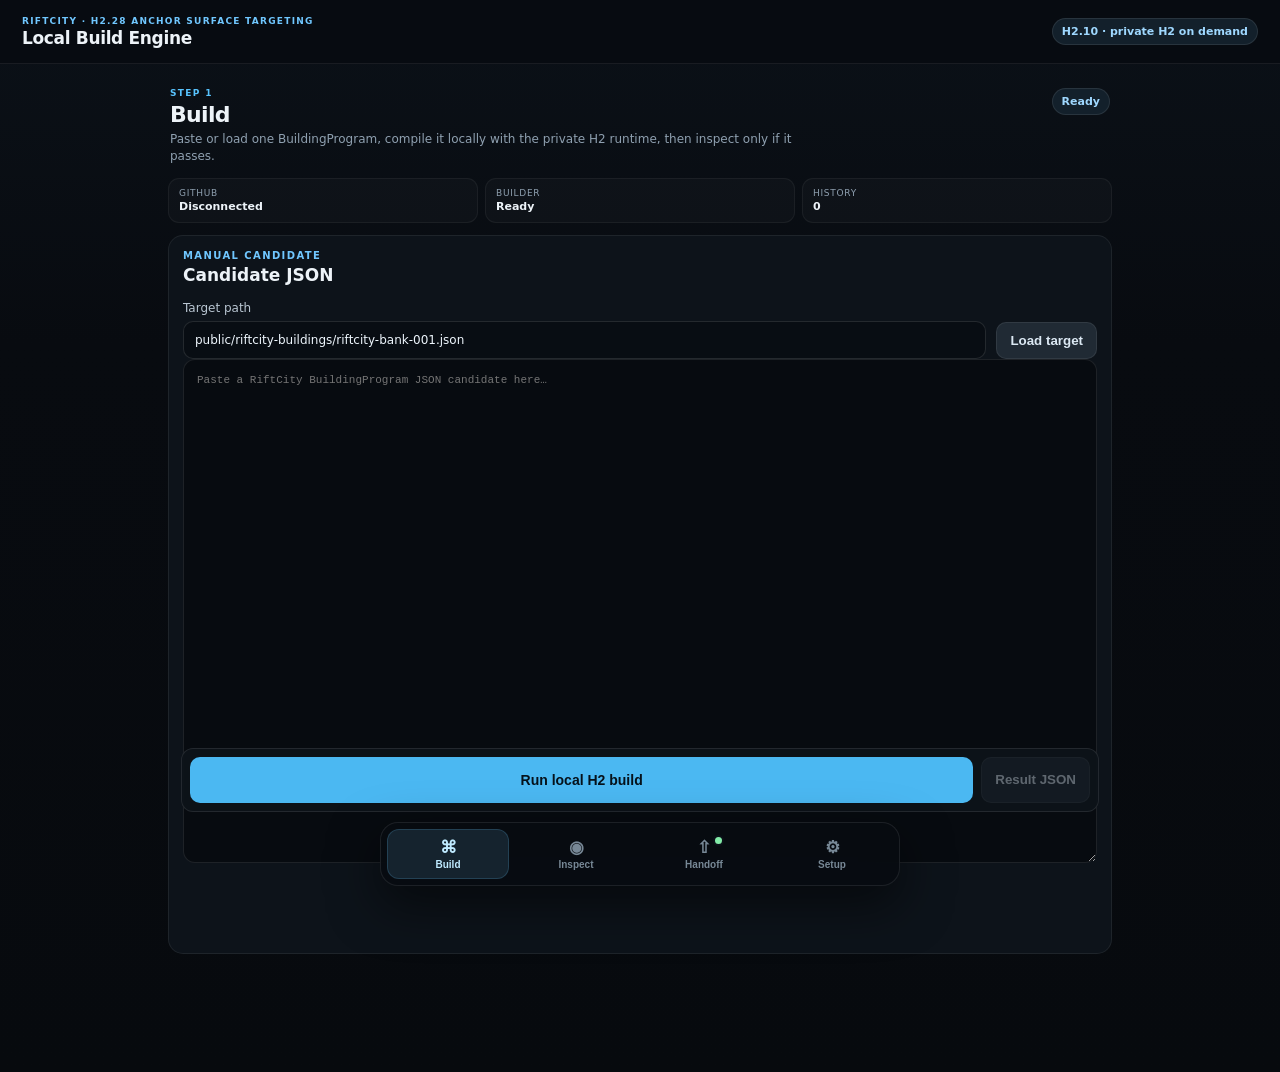
==== commit e20a3a8a: "Mobile Workspace: 3 modified" ====
--- a/builder/index.html
+++ b/builder/index.html
@@ -1,5 +1,5 @@
 <!doctype html><html lang="en"><head><meta charset="utf-8"><meta name="viewport" content="width=device-width,initial-scale=1,viewport-fit=cover"><meta name="theme-color" content="#0c1015"><title>Rift Local Builder</title><link rel="manifest" href="./manifest.webmanifest"><link rel="stylesheet" href="./styles.css"><link rel="stylesheet" href="./clean-ui-v2.css?v=h2.23-1"></head><body>
-<header class="topbar"><div><div class="eyebrow">RIFTCITY · H2.27 TARGETED RECOVERY</div><h1>Local Build Engine</h1></div><div id="runtime-pill" class="pill">Browser compute</div></header>
+<header class="topbar"><div><div class="eyebrow">RIFTCITY · H2.28 ANCHOR SURFACE TARGETING</div><h1>Local Build Engine</h1></div><div id="runtime-pill" class="pill">Browser compute</div></header>
 <main class="clean-workspace">
 <section class="workspace-panel active" data-panel="build"><div class="workspace-head"><div><div class="workspace-kicker">STEP 1</div><h2>Build</h2><p>Paste or load one BuildingProgram, compile it locally with the private H2 runtime, then inspect only if it passes.</p></div><span id="build-status" class="status neutral">Ready</span></div><div class="quick-strip"><div><span>GitHub</span><b id="quick-auth">Disconnected</b></div><div><span>Builder</span><b id="quick-build">Ready</b></div><div><span>History</span><b id="quick-history">0</b></div></div><div class="workspace-body"><section class="card manual-card"><div class="section-title"><div><div class="eyebrow">MANUAL CANDIDATE</div><h2>Candidate JSON</h2></div></div><div class="manual-tools"><label>Target path<input id="target-path" value="public/riftcity-buildings/riftcity-bank-001.json"></label><button id="load-target" class="secondary">Load target</button></div><textarea id="candidate-json" spellcheck="false" placeholder="Paste a RiftCity BuildingProgram JSON candidate here…"></textarea><div class="actions sticky-actions"><button id="run-build">Run local H2 build</button><button id="publish-result" class="secondary" disabled hidden>Publish result JSON</button><button id="download-result" class="secondary" disabled>Result JSON</button></div></section><section id="result-card" class="card result-shell hidden"><div class="section-title"><div><div class="eyebrow">LATEST RESULT</div><h2 id="result-title">Build result</h2></div><span id="result-status" class="status neutral">—</span></div><div id="stats" class="stats"></div><h3>H2 stages</h3><div id="stages" class="stages"></div><h3>Diagnostics</h3><div id="diagnostics" class="diagnostics"></div><div class="result-next"><button id="go-inspect">Continue to Inspect</button></div></section></div></section>
 <section class="workspace-panel" data-panel="inspect"><div class="workspace-head"><div><div class="workspace-kicker">STEP 2</div><h2>Inspect</h2><p>Standard Visual Gate first, then adaptive Autonomous Visual QA. Both save only on this iPhone.</p></div></div><div class="workspace-body"><div class="module-label"><b>1 · Standard Visual Gate</b><span>6 local views</span></div><div id="visual-gate-slot" class="stage-slot"></div><div class="module-label"><b>2 · Autonomous Visual QA</b><span>targeted recovery</span></div><div id="autonomous-slot" class="stage-slot"></div><div class="actions"><button id="go-handoff">Continue to Handoff</button></div></div></section>
@@ -8,4 +8,4 @@
 </main>
 <nav class="bottom-nav" aria-label="Builder workspace"><button class="nav-btn active" data-panel="build" aria-selected="true"><span class="nav-dot"></span><span class="nav-icon">⌘</span><span>Build</span></button><button class="nav-btn" data-panel="inspect" aria-selected="false"><span class="nav-dot"></span><span class="nav-icon">◉</span><span>Inspect</span></button><button class="nav-btn" data-panel="handoff" aria-selected="false"><span class="nav-dot"></span><span class="nav-icon">⇧</span><span>Handoff</span></button><button class="nav-btn" data-panel="setup" aria-selected="false"><span class="nav-dot"></span><span class="nav-icon">⚙</span><span>Setup</span></button></nav>
 <dialog id="message-dialog"><h2 id="dialog-title">Rift Local Builder</h2><pre id="dialog-message"></pre><button id="dialog-close">Close</button></dialog>
-<script src="./queue-write-coordinator.js?v=h2.20-cross-tab-1"></script><script type="module" src="./app.js?v=h2.16-persistent-auth-2"></script><script type="module" src="./safari-safe-local-modules.js?v=h2.27-1"></script><script type="module" src="./autonomous-visual-watchdog-local.js?v=h2.22-1"></script><script type="module" src="./local-handoff-export.js?v=h2.22-1"></script><script type="module" src="./clean-shell-v2.js?v=h2.23-2"></script></body></html>
+<script src="./queue-write-coordinator.js?v=h2.20-cross-tab-1"></script><script type="module" src="./app.js?v=h2.16-persistent-auth-2"></script><script type="module" src="./safari-safe-local-modules.js?v=h2.28-1"></script><script type="module" src="./autonomous-visual-watchdog-local.js?v=h2.22-1"></script><script type="module" src="./local-handoff-export.js?v=h2.22-1"></script><script type="module" src="./clean-shell-v2.js?v=h2.23-2"></script></body></html>
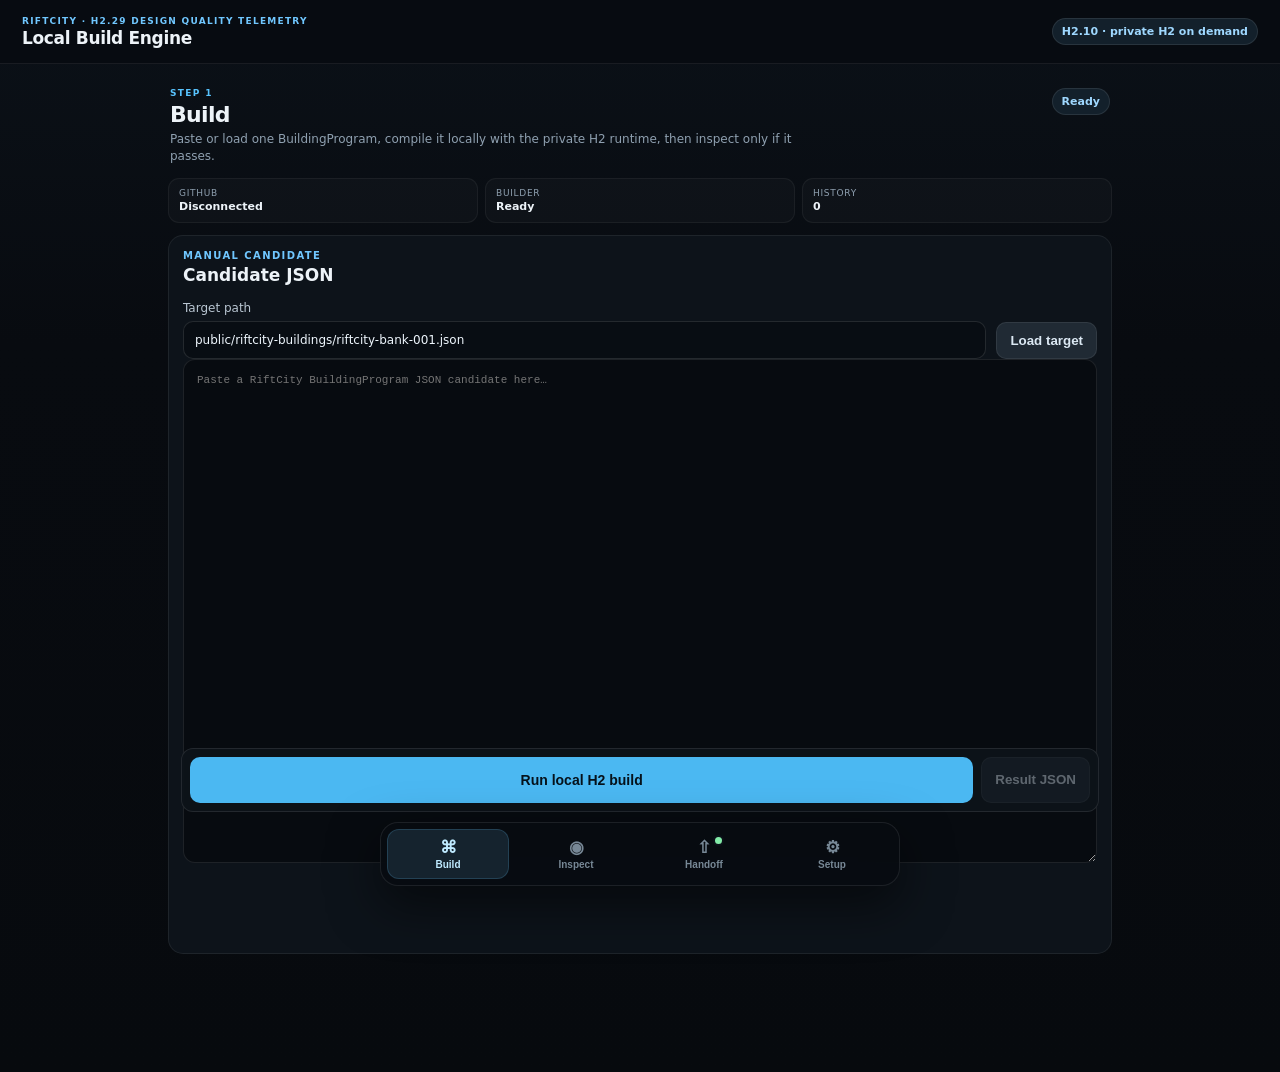
==== commit 323d5fac: "Mobile Workspace: 3 modified, 2 added" ====
--- a/builder/index.html
+++ b/builder/index.html
@@ -1,11 +1,11 @@
 <!doctype html><html lang="en"><head><meta charset="utf-8"><meta name="viewport" content="width=device-width,initial-scale=1,viewport-fit=cover"><meta name="theme-color" content="#0c1015"><title>Rift Local Builder</title><link rel="manifest" href="./manifest.webmanifest"><link rel="stylesheet" href="./styles.css"><link rel="stylesheet" href="./clean-ui-v2.css?v=h2.23-1"></head><body>
-<header class="topbar"><div><div class="eyebrow">RIFTCITY · H2.28 ANCHOR SURFACE TARGETING</div><h1>Local Build Engine</h1></div><div id="runtime-pill" class="pill">Browser compute</div></header>
+<header class="topbar"><div><div class="eyebrow">RIFTCITY · H2.29 DESIGN QUALITY TELEMETRY</div><h1>Local Build Engine</h1></div><div id="runtime-pill" class="pill">Browser compute</div></header>
 <main class="clean-workspace">
 <section class="workspace-panel active" data-panel="build"><div class="workspace-head"><div><div class="workspace-kicker">STEP 1</div><h2>Build</h2><p>Paste or load one BuildingProgram, compile it locally with the private H2 runtime, then inspect only if it passes.</p></div><span id="build-status" class="status neutral">Ready</span></div><div class="quick-strip"><div><span>GitHub</span><b id="quick-auth">Disconnected</b></div><div><span>Builder</span><b id="quick-build">Ready</b></div><div><span>History</span><b id="quick-history">0</b></div></div><div class="workspace-body"><section class="card manual-card"><div class="section-title"><div><div class="eyebrow">MANUAL CANDIDATE</div><h2>Candidate JSON</h2></div></div><div class="manual-tools"><label>Target path<input id="target-path" value="public/riftcity-buildings/riftcity-bank-001.json"></label><button id="load-target" class="secondary">Load target</button></div><textarea id="candidate-json" spellcheck="false" placeholder="Paste a RiftCity BuildingProgram JSON candidate here…"></textarea><div class="actions sticky-actions"><button id="run-build">Run local H2 build</button><button id="publish-result" class="secondary" disabled hidden>Publish result JSON</button><button id="download-result" class="secondary" disabled>Result JSON</button></div></section><section id="result-card" class="card result-shell hidden"><div class="section-title"><div><div class="eyebrow">LATEST RESULT</div><h2 id="result-title">Build result</h2></div><span id="result-status" class="status neutral">—</span></div><div id="stats" class="stats"></div><h3>H2 stages</h3><div id="stages" class="stages"></div><h3>Diagnostics</h3><div id="diagnostics" class="diagnostics"></div><div class="result-next"><button id="go-inspect">Continue to Inspect</button></div></section></div></section>
-<section class="workspace-panel" data-panel="inspect"><div class="workspace-head"><div><div class="workspace-kicker">STEP 2</div><h2>Inspect</h2><p>Standard Visual Gate first, then adaptive Autonomous Visual QA. Both save only on this iPhone.</p></div></div><div class="workspace-body"><div class="module-label"><b>1 · Standard Visual Gate</b><span>6 local views</span></div><div id="visual-gate-slot" class="stage-slot"></div><div class="module-label"><b>2 · Autonomous Visual QA</b><span>targeted recovery</span></div><div id="autonomous-slot" class="stage-slot"></div><div class="actions"><button id="go-handoff">Continue to Handoff</button></div></div></section>
-<section class="workspace-panel" data-panel="handoff"><div class="workspace-head"><div><div class="workspace-kicker">STEP 3</div><h2>Handoff</h2><p>Package the candidate, H2 result, compiled semantics and every local screenshot into one file for AI review.</p></div></div><div class="workspace-body"><div class="handoff-note">Nothing in this manual inspection path needs to be pushed to the RiftCity queue. Export the ZIP and attach it directly in ChatGPT.</div><div id="handoff-slot" class="stage-slot"></div></div></section>
+<section class="workspace-panel" data-panel="inspect"><div class="workspace-head"><div><div class="workspace-kicker">STEP 2</div><h2>Inspect</h2><p>Standard Visual Gate first, then Autonomous Visual QA, then local design-quality telemetry. Everything stays on this iPhone.</p></div></div><div class="workspace-body"><div class="module-label"><b>1 · Standard Visual Gate</b><span>6 local views</span></div><div id="visual-gate-slot" class="stage-slot"></div><div class="module-label"><b>2 · Autonomous Visual QA</b><span>targeted recovery</span></div><div id="autonomous-slot" class="stage-slot"></div><div class="module-label"><b>3 · Design Quality Review</b><span>local heuristics</span></div><div id="design-quality-slot" class="stage-slot"></div><div class="actions"><button id="go-handoff">Continue to Handoff</button></div></div></section>
+<section class="workspace-panel" data-panel="handoff"><div class="workspace-head"><div><div class="workspace-kicker">STEP 3</div><h2>Handoff</h2><p>Package the candidate, H2 result, compiled semantics, design-quality report and every local screenshot into one file for AI review.</p></div></div><div class="workspace-body"><div class="handoff-note">Nothing in this manual inspection path needs to be pushed to the RiftCity queue. Export the ZIP and attach it directly in ChatGPT.</div><div id="handoff-slot" class="stage-slot"></div></div></section>
 <section class="workspace-panel" data-panel="setup"><div class="workspace-head"><div><div class="workspace-kicker">SETUP</div><h2>Setup & advanced</h2><p>Connection, optional queued-worker controls and local history live here so they stay out of the build workflow.</p></div></div><div class="setup-stack"><details class="setup-compact" open><summary>GitHub connection <span id="auth-status" class="status neutral">Disconnected</span></summary><div class="setup-inner"><section class="card"><label>Fine-grained GitHub token<input id="github-token" type="password" autocomplete="off" autocapitalize="off" spellcheck="false" placeholder="github_pat_…"></label><label class="toggle"><input id="remember-token" type="checkbox" checked> Remember GitHub token on this iPhone</label><div class="repo-line"><span>Saved token</span><b id="token-storage-status">NOT SAVED</b></div><p class="hint">Used to read the current private RiftCity runtime from <b>ai-static-world-builder</b>. Manual screenshots and Autonomous QA stay local.</p><div class="actions"><button id="connect">Connect GitHub</button><button id="disconnect" class="secondary">Forget token</button></div><div class="repo-line"><span>Private source</span><b>Arctic403/RiftCityV1</b></div><div class="repo-line"><span>Source branch</span><b>ai-static-world-builder</b></div><div class="repo-line"><span>Visual storage</span><b>THIS IPHONE</b></div></section></div></details><details class="setup-compact"><summary>Optional queued worker <span id="queue-status" class="status neutral">Idle</span></summary><div class="setup-inner"><section class="card"><div class="queue-counts"><div><span>Waiting</span><b id="waiting-count">0</b></div><div><span>Completed</span><b id="completed-count">0</b></div><div><span>Local history</span><b id="history-count">0</b></div></div><label class="toggle"><input id="auto-poll" type="checkbox"> Poll private GitHub while this page is open</label><div class="actions"><button id="sync-jobs">Sync + process jobs</button><button id="refresh-history" class="secondary">Refresh history</button></div><p class="hint">Only for explicit queued jobs. The manual Build → Inspect → Handoff path does not use this for visual files.</p></section></div></details><details class="setup-compact"><summary>Candidate history</summary><div class="setup-inner"><section class="card"><div id="history" class="history"><p class="hint">No local candidates yet.</p></div></section></div></details></div></section>
 </main>
 <nav class="bottom-nav" aria-label="Builder workspace"><button class="nav-btn active" data-panel="build" aria-selected="true"><span class="nav-dot"></span><span class="nav-icon">⌘</span><span>Build</span></button><button class="nav-btn" data-panel="inspect" aria-selected="false"><span class="nav-dot"></span><span class="nav-icon">◉</span><span>Inspect</span></button><button class="nav-btn" data-panel="handoff" aria-selected="false"><span class="nav-dot"></span><span class="nav-icon">⇧</span><span>Handoff</span></button><button class="nav-btn" data-panel="setup" aria-selected="false"><span class="nav-dot"></span><span class="nav-icon">⚙</span><span>Setup</span></button></nav>
 <dialog id="message-dialog"><h2 id="dialog-title">Rift Local Builder</h2><pre id="dialog-message"></pre><button id="dialog-close">Close</button></dialog>
-<script src="./queue-write-coordinator.js?v=h2.20-cross-tab-1"></script><script type="module" src="./app.js?v=h2.16-persistent-auth-2"></script><script type="module" src="./safari-safe-local-modules.js?v=h2.28-1"></script><script type="module" src="./autonomous-visual-watchdog-local.js?v=h2.22-1"></script><script type="module" src="./local-handoff-export.js?v=h2.22-1"></script><script type="module" src="./clean-shell-v2.js?v=h2.23-2"></script></body></html>
+<script src="./queue-write-coordinator.js?v=h2.20-cross-tab-1"></script><script type="module" src="./app.js?v=h2.16-persistent-auth-2"></script><script type="module" src="./safari-safe-local-modules.js?v=h2.28-1"></script><script type="module" src="./autonomous-visual-watchdog-local.js?v=h2.22-1"></script><script type="module" src="./design-quality-local.js?v=h2.29-1"></script><script type="module" src="./local-handoff-export.js?v=h2.29-1"></script><script type="module" src="./clean-shell-v2.js?v=h2.29-1"></script></body></html>
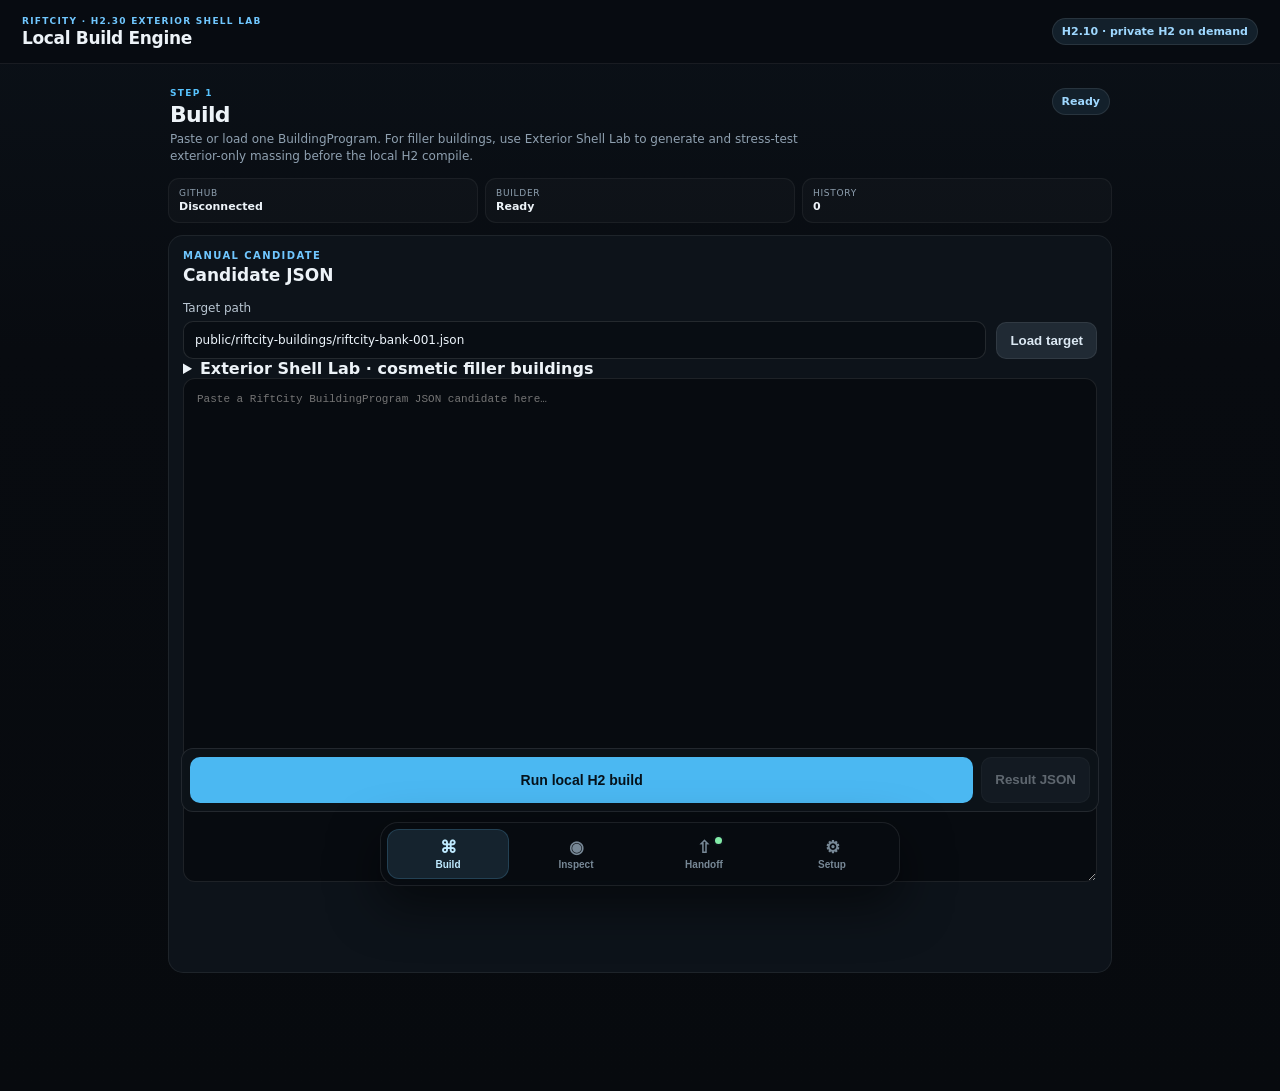
==== commit af1a59ff: "H2.30 add cosmetic exterior shell lab" ====
--- a/builder/index.html
+++ b/builder/index.html
@@ -1,11 +1,11 @@
 <!doctype html><html lang="en"><head><meta charset="utf-8"><meta name="viewport" content="width=device-width,initial-scale=1,viewport-fit=cover"><meta name="theme-color" content="#0c1015"><title>Rift Local Builder</title><link rel="manifest" href="./manifest.webmanifest"><link rel="stylesheet" href="./styles.css"><link rel="stylesheet" href="./clean-ui-v2.css?v=h2.23-1"></head><body>
-<header class="topbar"><div><div class="eyebrow">RIFTCITY · H2.29 DESIGN QUALITY TELEMETRY</div><h1>Local Build Engine</h1></div><div id="runtime-pill" class="pill">Browser compute</div></header>
+<header class="topbar"><div><div class="eyebrow">RIFTCITY · H2.30 EXTERIOR SHELL LAB</div><h1>Local Build Engine</h1></div><div id="runtime-pill" class="pill">Browser compute</div></header>
 <main class="clean-workspace">
-<section class="workspace-panel active" data-panel="build"><div class="workspace-head"><div><div class="workspace-kicker">STEP 1</div><h2>Build</h2><p>Paste or load one BuildingProgram, compile it locally with the private H2 runtime, then inspect only if it passes.</p></div><span id="build-status" class="status neutral">Ready</span></div><div class="quick-strip"><div><span>GitHub</span><b id="quick-auth">Disconnected</b></div><div><span>Builder</span><b id="quick-build">Ready</b></div><div><span>History</span><b id="quick-history">0</b></div></div><div class="workspace-body"><section class="card manual-card"><div class="section-title"><div><div class="eyebrow">MANUAL CANDIDATE</div><h2>Candidate JSON</h2></div></div><div class="manual-tools"><label>Target path<input id="target-path" value="public/riftcity-buildings/riftcity-bank-001.json"></label><button id="load-target" class="secondary">Load target</button></div><textarea id="candidate-json" spellcheck="false" placeholder="Paste a RiftCity BuildingProgram JSON candidate here…"></textarea><div class="actions sticky-actions"><button id="run-build">Run local H2 build</button><button id="publish-result" class="secondary" disabled hidden>Publish result JSON</button><button id="download-result" class="secondary" disabled>Result JSON</button></div></section><section id="result-card" class="card result-shell hidden"><div class="section-title"><div><div class="eyebrow">LATEST RESULT</div><h2 id="result-title">Build result</h2></div><span id="result-status" class="status neutral">—</span></div><div id="stats" class="stats"></div><h3>H2 stages</h3><div id="stages" class="stages"></div><h3>Diagnostics</h3><div id="diagnostics" class="diagnostics"></div><div class="result-next"><button id="go-inspect">Continue to Inspect</button></div></section></div></section>
-<section class="workspace-panel" data-panel="inspect"><div class="workspace-head"><div><div class="workspace-kicker">STEP 2</div><h2>Inspect</h2><p>Standard Visual Gate first, then Autonomous Visual QA, then local design-quality telemetry. Everything stays on this iPhone.</p></div></div><div class="workspace-body"><div class="module-label"><b>1 · Standard Visual Gate</b><span>6 local views</span></div><div id="visual-gate-slot" class="stage-slot"></div><div class="module-label"><b>2 · Autonomous Visual QA</b><span>targeted recovery</span></div><div id="autonomous-slot" class="stage-slot"></div><div class="module-label"><b>3 · Design Quality Review</b><span>local heuristics</span></div><div id="design-quality-slot" class="stage-slot"></div><div class="actions"><button id="go-handoff">Continue to Handoff</button></div></div></section>
+<section class="workspace-panel active" data-panel="build"><div class="workspace-head"><div><div class="workspace-kicker">STEP 1</div><h2>Build</h2><p>Paste or load one BuildingProgram. For filler buildings, use Exterior Shell Lab to generate and stress-test exterior-only massing before the local H2 compile.</p></div><span id="build-status" class="status neutral">Ready</span></div><div class="quick-strip"><div><span>GitHub</span><b id="quick-auth">Disconnected</b></div><div><span>Builder</span><b id="quick-build">Ready</b></div><div><span>History</span><b id="quick-history">0</b></div></div><div class="workspace-body"><section class="card manual-card"><div class="section-title"><div><div class="eyebrow">MANUAL CANDIDATE</div><h2>Candidate JSON</h2></div></div><div class="manual-tools"><label>Target path<input id="target-path" value="public/riftcity-buildings/riftcity-bank-001.json"></label><button id="load-target" class="secondary">Load target</button></div><textarea id="candidate-json" spellcheck="false" placeholder="Paste a RiftCity BuildingProgram JSON candidate here…"></textarea><div class="actions sticky-actions"><button id="run-build">Run local H2 build</button><button id="publish-result" class="secondary" disabled hidden>Publish result JSON</button><button id="download-result" class="secondary" disabled>Result JSON</button></div></section><section id="result-card" class="card result-shell hidden"><div class="section-title"><div><div class="eyebrow">LATEST RESULT</div><h2 id="result-title">Build result</h2></div><span id="result-status" class="status neutral">—</span></div><div id="stats" class="stats"></div><h3>H2 stages</h3><div id="stages" class="stages"></div><h3>Diagnostics</h3><div id="diagnostics" class="diagnostics"></div><div class="result-next"><button id="go-inspect">Continue to Inspect</button></div></section></div></section>
+<section class="workspace-panel" data-panel="inspect"><div class="workspace-head"><div><div class="workspace-kicker">STEP 2</div><h2>Inspect</h2><p>Standard Visual Gate first, then Autonomous Visual QA, then local design-quality telemetry. Cosmetic shells are judged on exterior structure only.</p></div></div><div class="workspace-body"><div class="module-label"><b>1 · Standard Visual Gate</b><span>6 local views</span></div><div id="visual-gate-slot" class="stage-slot"></div><div class="module-label"><b>2 · Autonomous Visual QA</b><span>targeted recovery</span></div><div id="autonomous-slot" class="stage-slot"></div><div class="module-label"><b>3 · Design Quality Review</b><span>cosmetic-aware heuristics</span></div><div id="design-quality-slot" class="stage-slot"></div><div class="actions"><button id="go-handoff">Continue to Handoff</button></div></div></section>
 <section class="workspace-panel" data-panel="handoff"><div class="workspace-head"><div><div class="workspace-kicker">STEP 3</div><h2>Handoff</h2><p>Package the candidate, H2 result, compiled semantics, design-quality report and every local screenshot into one file for AI review.</p></div></div><div class="workspace-body"><div class="handoff-note">Nothing in this manual inspection path needs to be pushed to the RiftCity queue. Export the ZIP and attach it directly in ChatGPT.</div><div id="handoff-slot" class="stage-slot"></div></div></section>
 <section class="workspace-panel" data-panel="setup"><div class="workspace-head"><div><div class="workspace-kicker">SETUP</div><h2>Setup & advanced</h2><p>Connection, optional queued-worker controls and local history live here so they stay out of the build workflow.</p></div></div><div class="setup-stack"><details class="setup-compact" open><summary>GitHub connection <span id="auth-status" class="status neutral">Disconnected</span></summary><div class="setup-inner"><section class="card"><label>Fine-grained GitHub token<input id="github-token" type="password" autocomplete="off" autocapitalize="off" spellcheck="false" placeholder="github_pat_…"></label><label class="toggle"><input id="remember-token" type="checkbox" checked> Remember GitHub token on this iPhone</label><div class="repo-line"><span>Saved token</span><b id="token-storage-status">NOT SAVED</b></div><p class="hint">Used to read the current private RiftCity runtime from <b>ai-static-world-builder</b>. Manual screenshots and Autonomous QA stay local.</p><div class="actions"><button id="connect">Connect GitHub</button><button id="disconnect" class="secondary">Forget token</button></div><div class="repo-line"><span>Private source</span><b>Arctic403/RiftCityV1</b></div><div class="repo-line"><span>Source branch</span><b>ai-static-world-builder</b></div><div class="repo-line"><span>Visual storage</span><b>THIS IPHONE</b></div></section></div></details><details class="setup-compact"><summary>Optional queued worker <span id="queue-status" class="status neutral">Idle</span></summary><div class="setup-inner"><section class="card"><div class="queue-counts"><div><span>Waiting</span><b id="waiting-count">0</b></div><div><span>Completed</span><b id="completed-count">0</b></div><div><span>Local history</span><b id="history-count">0</b></div></div><label class="toggle"><input id="auto-poll" type="checkbox"> Poll private GitHub while this page is open</label><div class="actions"><button id="sync-jobs">Sync + process jobs</button><button id="refresh-history" class="secondary">Refresh history</button></div><p class="hint">Only for explicit queued jobs. The manual Build → Inspect → Handoff path does not use this for visual files.</p></section></div></details><details class="setup-compact"><summary>Candidate history</summary><div class="setup-inner"><section class="card"><div id="history" class="history"><p class="hint">No local candidates yet.</p></div></section></div></details></div></section>
 </main>
 <nav class="bottom-nav" aria-label="Builder workspace"><button class="nav-btn active" data-panel="build" aria-selected="true"><span class="nav-dot"></span><span class="nav-icon">⌘</span><span>Build</span></button><button class="nav-btn" data-panel="inspect" aria-selected="false"><span class="nav-dot"></span><span class="nav-icon">◉</span><span>Inspect</span></button><button class="nav-btn" data-panel="handoff" aria-selected="false"><span class="nav-dot"></span><span class="nav-icon">⇧</span><span>Handoff</span></button><button class="nav-btn" data-panel="setup" aria-selected="false"><span class="nav-dot"></span><span class="nav-icon">⚙</span><span>Setup</span></button></nav>
 <dialog id="message-dialog"><h2 id="dialog-title">Rift Local Builder</h2><pre id="dialog-message"></pre><button id="dialog-close">Close</button></dialog>
-<script src="./queue-write-coordinator.js?v=h2.20-cross-tab-1"></script><script type="module" src="./app.js?v=h2.16-persistent-auth-2"></script><script type="module" src="./safari-safe-local-modules.js?v=h2.28-1"></script><script type="module" src="./autonomous-visual-watchdog-local.js?v=h2.22-1"></script><script type="module" src="./design-quality-local.js?v=h2.29-1"></script><script type="module" src="./local-handoff-export.js?v=h2.29-1"></script><script type="module" src="./clean-shell-v2.js?v=h2.29-1"></script></body></html>
+<script src="./queue-write-coordinator.js?v=h2.20-cross-tab-1"></script><script type="module" src="./app.js?v=h2.16-persistent-auth-2"></script><script type="module" src="./exterior-shell-lab.js?v=h2.30-1"></script><script type="module" src="./safari-safe-local-modules.js?v=h2.28-1"></script><script type="module" src="./autonomous-visual-watchdog-local.js?v=h2.22-1"></script><script type="module" src="./design-quality-local.js?v=h2.30-1"></script><script type="module" src="./local-handoff-export.js?v=h2.29-1"></script><script type="module" src="./clean-shell-v2.js?v=h2.29-1"></script></body></html>
